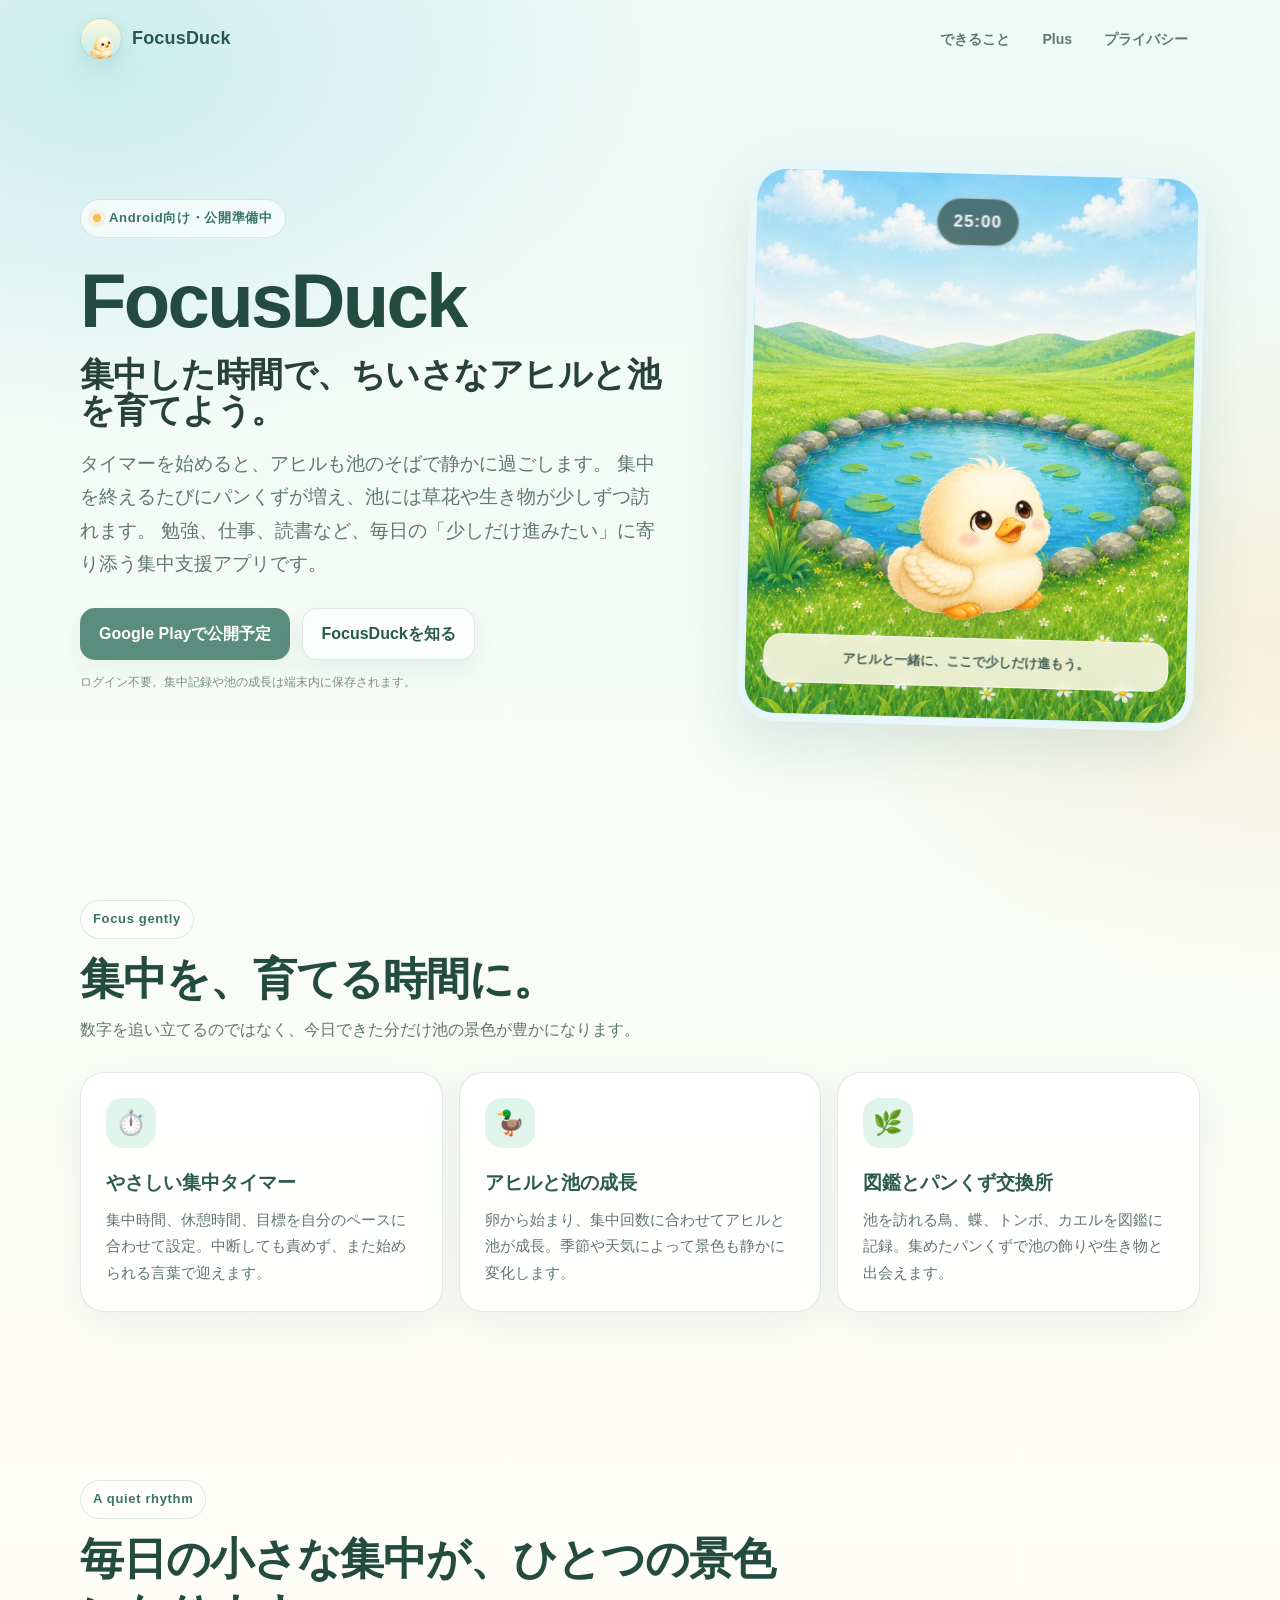
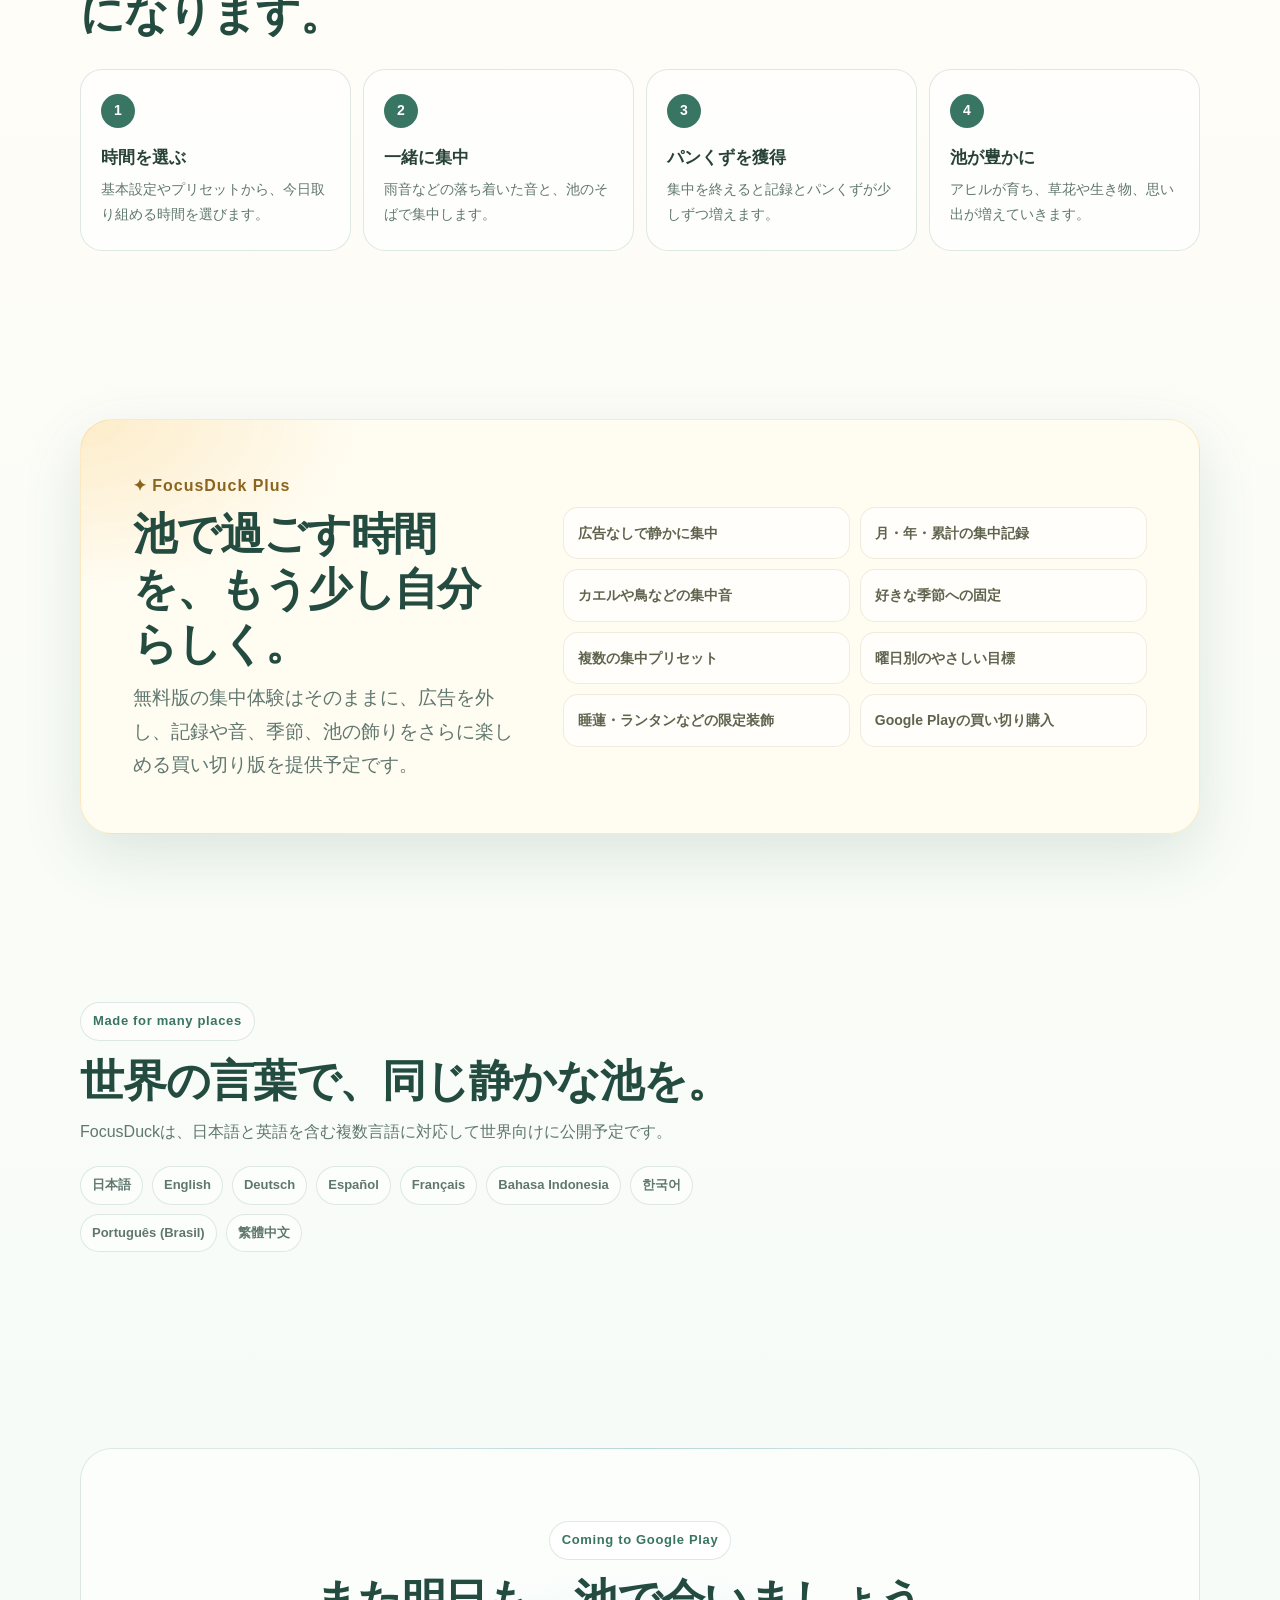
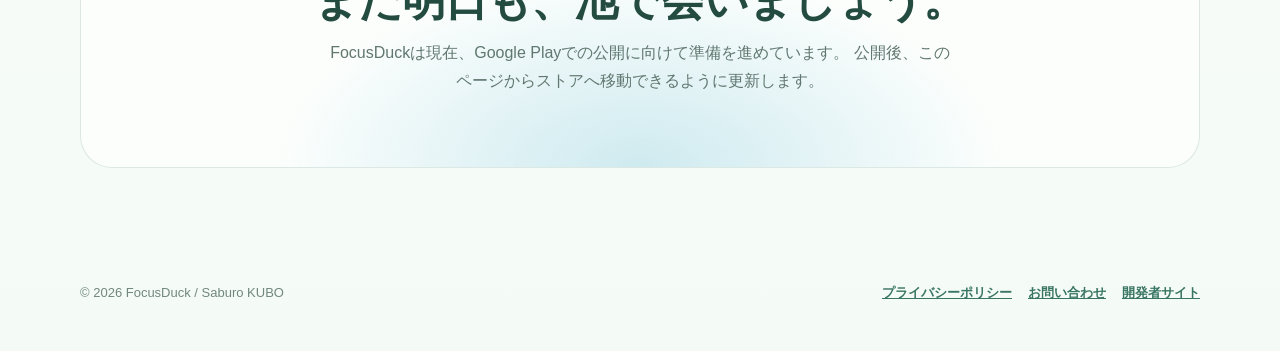
==== focusduck/index.html @ 9e7ea5c0 "Add FocusDuck homepage" ====
<!doctype html>
<html lang="ja">
<head>
  <meta charset="utf-8" />
  <meta name="viewport" content="width=device-width, initial-scale=1, viewport-fit=cover" />
  <meta name="color-scheme" content="light" />
  <meta name="theme-color" content="#dff4ec" />
  <title>FocusDuck | 集中した時間で、アヒルと池を育てよう</title>
  <meta
    name="description"
    content="FocusDuckは、集中した時間で小さなアヒルと池を育てるAndroid向け集中支援アプリです。やさしいタイマー、集中記録、池の成長をひとつに。"
  />
  <meta property="og:title" content="FocusDuck" />
  <meta property="og:description" content="集中した時間で、ちいさなアヒルと池を育てよう。" />
  <meta property="og:type" content="website" />
  <meta property="og:url" content="https://saburokubo.github.io/focusduck/" />
  <meta property="og:image" content="https://saburokubo.github.io/focusduck/assets/pond.webp" />
  <style>
    :root {
      --ink: #28423a;
      --muted: #60776f;
      --cream: #fffaf0;
      --paper: rgba(255, 255, 255, .82);
      --line: rgba(57, 117, 99, .16);
      --green: #397563;
      --green-dark: #28594b;
      --blue: #58b8ce;
      --yellow: #f6bc55;
      --shadow: 0 22px 60px rgba(45, 100, 82, .14);
    }
    * { box-sizing: border-box; }
    html {
      scroll-behavior: smooth;
      -webkit-text-size-adjust: 100%;
      text-size-adjust: 100%;
    }
    body {
      margin: 0;
      color: var(--ink);
      background:
        radial-gradient(800px 520px at 8% 2%, rgba(112, 205, 216, .28), transparent 68%),
        radial-gradient(680px 520px at 100% 18%, rgba(246, 188, 85, .16), transparent 68%),
        linear-gradient(180deg, #eefaf6 0%, #fffdf7 42%, #f4fbf7 100%);
      font-family: -apple-system, BlinkMacSystemFont, "Segoe UI", Roboto, Helvetica, Arial,
        "Hiragino Kaku Gothic ProN", "Noto Sans JP", "Yu Gothic", sans-serif;
      line-height: 1.75;
    }
    a { color: inherit; }
    img { max-width: 100%; }
    .shell { width: min(1120px, calc(100% - 32px)); margin: 0 auto; }
    .nav {
      display: flex;
      align-items: center;
      justify-content: space-between;
      gap: 18px;
      padding: 18px 0;
    }
    .brand {
      display: inline-flex;
      align-items: center;
      gap: 10px;
      color: var(--green-dark);
      font-size: 18px;
      font-weight: 800;
      letter-spacing: .01em;
      text-decoration: none;
    }
    .brand-mark {
      position: relative;
      display: grid;
      place-items: center;
      width: 42px;
      height: 42px;
      overflow: hidden;
      border: 1px solid rgba(57, 117, 99, .18);
      border-radius: 50%;
      background: linear-gradient(180deg, #fff9d9, #bcecf1);
      box-shadow: 0 8px 20px rgba(57, 117, 99, .12);
    }
    .brand-mark img {
      position: absolute;
      width: 44px;
      transform: translateY(5px);
    }
    .nav-links { display: flex; align-items: center; gap: 8px; }
    .nav-links a {
      padding: 8px 12px;
      border-radius: 999px;
      color: var(--muted);
      font-size: 14px;
      font-weight: 700;
      text-decoration: none;
    }
    .nav-links a:hover,
    .nav-links a:focus-visible {
      background: rgba(255, 255, 255, .7);
      color: var(--green-dark);
    }
    .hero {
      display: grid;
      grid-template-columns: minmax(0, 1fr) minmax(320px, .78fr);
      align-items: center;
      gap: clamp(28px, 6vw, 76px);
      padding: clamp(42px, 7vw, 88px) 0 90px;
    }
    .eyebrow,
    .mini-label {
      display: inline-flex;
      align-items: center;
      gap: 8px;
      padding: 7px 12px;
      border: 1px solid var(--line);
      border-radius: 999px;
      background: rgba(255, 255, 255, .64);
      color: var(--green);
      font-size: 13px;
      font-weight: 800;
      letter-spacing: .05em;
    }
    .eyebrow::before {
      width: 8px;
      height: 8px;
      border-radius: 50%;
      background: var(--yellow);
      content: "";
      box-shadow: 0 0 0 5px rgba(246, 188, 85, .16);
    }
    h1 {
      margin: 22px 0 18px;
      color: #234b40;
      font-size: clamp(40px, 6.6vw, 76px);
      line-height: 1.08;
      letter-spacing: -.035em;
    }
    h1 span {
      display: block;
      margin-top: 14px;
      color: var(--ink);
      font-size: clamp(22px, 3vw, 34px);
      letter-spacing: -.015em;
    }
    .lead {
      max-width: 640px;
      margin: 0;
      color: var(--muted);
      font-size: clamp(16px, 2vw, 19px);
    }
    .cta-row { display: flex; flex-wrap: wrap; gap: 12px; margin-top: 28px; }
    .button {
      display: inline-flex;
      min-height: 48px;
      align-items: center;
      justify-content: center;
      padding: 11px 18px;
      border: 1px solid var(--line);
      border-radius: 15px;
      background: rgba(255, 255, 255, .72);
      color: var(--green-dark);
      font-weight: 800;
      text-decoration: none;
      box-shadow: 0 10px 25px rgba(40, 89, 75, .08);
    }
    .button.primary {
      border-color: transparent;
      background: var(--green);
      color: #fff;
    }
    .button[aria-disabled="true"] {
      cursor: default;
      opacity: .82;
    }
    .hero-note { margin: 12px 0 0; color: #789087; font-size: 12px; }
    .pond-frame {
      position: relative;
      min-height: 560px;
      overflow: hidden;
      border: 8px solid rgba(255, 255, 255, .74);
      border-radius: 38px;
      background: #9edee9;
      box-shadow: var(--shadow);
      transform: rotate(1.5deg);
      isolation: isolate;
    }
    .pond-scene {
      position: absolute;
      inset: 0;
      width: 100%;
      height: 100%;
      object-fit: cover;
    }
    .hero-duck {
      position: absolute;
      z-index: 2;
      left: 50%;
      bottom: 12%;
      width: 62%;
      filter: drop-shadow(0 18px 18px rgba(35, 85, 72, .18));
      transform: translateX(-50%);
    }
    .timer-chip {
      position: absolute;
      z-index: 3;
      top: 24px;
      left: 50%;
      padding: 8px 16px;
      border: 1px solid rgba(255, 255, 255, .55);
      border-radius: 999px;
      background: rgba(38, 66, 60, .68);
      color: #fff;
      font-size: 17px;
      font-weight: 800;
      letter-spacing: .06em;
      backdrop-filter: blur(10px);
      transform: translateX(-50%);
    }
    .pond-caption {
      position: absolute;
      z-index: 3;
      right: 18px;
      bottom: 18px;
      left: 18px;
      padding: 12px 14px;
      border: 1px solid rgba(255, 255, 255, .65);
      border-radius: 18px;
      background: rgba(255, 251, 236, .84);
      color: #3f5c52;
      font-size: 13px;
      font-weight: 800;
      text-align: center;
      backdrop-filter: blur(12px);
    }
    .section { padding: 84px 0; }
    .section-head { max-width: 720px; margin-bottom: 28px; }
    h2 {
      margin: 12px 0 10px;
      color: #234b40;
      font-size: clamp(28px, 4vw, 44px);
      line-height: 1.25;
      letter-spacing: -.025em;
    }
    .section-head p { margin: 0; color: var(--muted); }
    .features {
      display: grid;
      grid-template-columns: repeat(3, minmax(0, 1fr));
      gap: 16px;
    }
    .card {
      padding: 25px;
      border: 1px solid var(--line);
      border-radius: 24px;
      background: var(--paper);
      box-shadow: 0 12px 40px rgba(47, 105, 87, .08);
    }
    .icon {
      display: grid;
      width: 50px;
      height: 50px;
      place-items: center;
      border-radius: 17px;
      background: #e1f4ec;
      font-size: 24px;
    }
    .card h3 { margin: 18px 0 8px; color: #2d5b4e; font-size: 19px; }
    .card p { margin: 0; color: var(--muted); font-size: 15px; }
    .rhythm {
      display: grid;
      grid-template-columns: repeat(4, minmax(0, 1fr));
      gap: 12px;
      counter-reset: rhythm;
    }
    .step {
      position: relative;
      padding: 24px 20px;
      border: 1px solid var(--line);
      border-radius: 22px;
      background: rgba(255, 255, 255, .58);
      counter-increment: rhythm;
    }
    .step::before {
      display: grid;
      width: 34px;
      height: 34px;
      place-items: center;
      border-radius: 50%;
      background: var(--green);
      color: #fff;
      content: counter(rhythm);
      font-size: 14px;
      font-weight: 900;
    }
    .step h3 { margin: 15px 0 5px; font-size: 17px; }
    .step p { margin: 0; color: var(--muted); font-size: 14px; }
    .plus {
      display: grid;
      grid-template-columns: .8fr 1.2fr;
      gap: 40px;
      align-items: center;
      padding: clamp(28px, 5vw, 52px);
      border: 1px solid rgba(246, 188, 85, .3);
      border-radius: 32px;
      background:
        radial-gradient(400px 240px at 0% 0%, rgba(246, 188, 85, .25), transparent 70%),
        rgba(255, 252, 240, .86);
      box-shadow: var(--shadow);
    }
    .plus-badge {
      display: inline-flex;
      align-items: center;
      gap: 7px;
      color: #8a651f;
      font-weight: 900;
      letter-spacing: .06em;
    }
    .plus h2 { margin-top: 6px; }
    .plus-list {
      display: grid;
      grid-template-columns: repeat(2, minmax(0, 1fr));
      gap: 10px;
      margin: 0;
      padding: 0;
      list-style: none;
    }
    .plus-list li {
      padding: 13px 14px;
      border: 1px solid rgba(138, 101, 31, .12);
      border-radius: 15px;
      background: rgba(255, 255, 255, .62);
      color: #5f644e;
      font-size: 14px;
      font-weight: 700;
    }
    .language-box {
      display: flex;
      flex-wrap: wrap;
      gap: 9px;
      margin-top: 20px;
    }
    .language-box span {
      padding: 7px 11px;
      border: 1px solid var(--line);
      border-radius: 999px;
      background: rgba(255, 255, 255, .62);
      color: var(--muted);
      font-size: 13px;
      font-weight: 700;
    }
    .final-cta {
      padding: 72px 24px;
      border: 1px solid var(--line);
      border-radius: 32px;
      background:
        radial-gradient(520px 280px at 50% 100%, rgba(88, 184, 206, .28), transparent 70%),
        rgba(255, 255, 255, .66);
      text-align: center;
    }
    .final-cta p { max-width: 620px; margin: 12px auto 0; color: var(--muted); }
    footer {
      display: flex;
      align-items: center;
      justify-content: space-between;
      gap: 18px;
      padding: 30px 0 46px;
      color: #72877f;
      font-size: 13px;
    }
    .footer-links { display: flex; flex-wrap: wrap; gap: 16px; }
    .footer-links a { color: var(--green); font-weight: 700; }
    @media (max-width: 840px) {
      .hero { grid-template-columns: 1fr; padding-top: 28px; }
      .hero-copy { text-align: center; }
      .lead { margin-right: auto; margin-left: auto; }
      .cta-row { justify-content: center; }
      .pond-frame { width: min(460px, 100%); min-height: 590px; margin: 10px auto 0; transform: none; }
      .features { grid-template-columns: 1fr; }
      .rhythm { grid-template-columns: repeat(2, minmax(0, 1fr)); }
      .plus { grid-template-columns: 1fr; }
    }
    @media (max-width: 600px) {
      .shell { width: min(100% - 24px, 1120px); }
      .nav { align-items: flex-start; }
      .nav-links a:not(:last-child) { display: none; }
      .hero { padding-bottom: 56px; }
      h1 { font-size: clamp(38px, 13vw, 56px); }
      h1 span { margin-top: 12px; font-size: 22px; }
      .pond-frame { min-height: 500px; border-width: 6px; border-radius: 30px; }
      .section { padding: 58px 0; }
      .rhythm,
      .plus-list { grid-template-columns: 1fr; }
      .plus { padding: 26px 18px; border-radius: 26px; }
      footer { align-items: flex-start; flex-direction: column; }
    }
    @media (prefers-reduced-motion: reduce) {
      html { scroll-behavior: auto; }
    }
  </style>
</head>

<body>
  <div class="shell">
    <nav class="nav" aria-label="メインナビゲーション">
      <a class="brand" href="./" aria-label="FocusDuck ホーム">
        <span class="brand-mark" aria-hidden="true"><img src="./assets/duck.webp" alt="" /></span>
        FocusDuck
      </a>
      <div class="nav-links">
        <a href="#features">できること</a>
        <a href="#plus">Plus</a>
        <a href="./privacy.html">プライバシー</a>
      </div>
    </nav>

    <main>
      <section class="hero">
        <div class="hero-copy">
          <span class="eyebrow">Android向け・公開準備中</span>
          <h1>
            FocusDuck
            <span>集中した時間で、ちいさなアヒルと池を育てよう。</span>
          </h1>
          <p class="lead">
            タイマーを始めると、アヒルも池のそばで静かに過ごします。
            集中を終えるたびにパンくずが増え、池には草花や生き物が少しずつ訪れます。
            勉強、仕事、読書など、毎日の「少しだけ進みたい」に寄り添う集中支援アプリです。
          </p>
          <div class="cta-row">
            <span class="button primary" aria-disabled="true">Google Playで公開予定</span>
            <a class="button" href="#features">FocusDuckを知る</a>
          </div>
          <p class="hero-note">ログイン不要。集中記録や池の成長は端末内に保存されます。</p>
        </div>

        <div class="pond-frame" aria-label="FocusDuckの池とアヒルのイメージ">
          <img class="pond-scene" src="./assets/pond.webp" alt="" />
          <span class="timer-chip">25:00</span>
          <img class="hero-duck" src="./assets/duck.webp" alt="池のそばで蝶を見上げるFocusDuckのアヒル" />
          <p class="pond-caption">アヒルと一緒に、ここで少しだけ進もう。</p>
        </div>
      </section>

      <section class="section" id="features">
        <div class="section-head">
          <span class="mini-label">Focus gently</span>
          <h2>集中を、育てる時間に。</h2>
          <p>数字を追い立てるのではなく、今日できた分だけ池の景色が豊かになります。</p>
        </div>
        <div class="features">
          <article class="card">
            <div class="icon" aria-hidden="true">⏱️</div>
            <h3>やさしい集中タイマー</h3>
            <p>集中時間、休憩時間、目標を自分のペースに合わせて設定。中断しても責めず、また始められる言葉で迎えます。</p>
          </article>
          <article class="card">
            <div class="icon" aria-hidden="true">🦆</div>
            <h3>アヒルと池の成長</h3>
            <p>卵から始まり、集中回数に合わせてアヒルと池が成長。季節や天気によって景色も静かに変化します。</p>
          </article>
          <article class="card">
            <div class="icon" aria-hidden="true">🌿</div>
            <h3>図鑑とパンくず交換所</h3>
            <p>池を訪れる鳥、蝶、トンボ、カエルを図鑑に記録。集めたパンくずで池の飾りや生き物と出会えます。</p>
          </article>
        </div>
      </section>

      <section class="section">
        <div class="section-head">
          <span class="mini-label">A quiet rhythm</span>
          <h2>毎日の小さな集中が、ひとつの景色になります。</h2>
        </div>
        <div class="rhythm">
          <article class="step">
            <h3>時間を選ぶ</h3>
            <p>基本設定やプリセットから、今日取り組める時間を選びます。</p>
          </article>
          <article class="step">
            <h3>一緒に集中</h3>
            <p>雨音などの落ち着いた音と、池のそばで集中します。</p>
          </article>
          <article class="step">
            <h3>パンくずを獲得</h3>
            <p>集中を終えると記録とパンくずが少しずつ増えます。</p>
          </article>
          <article class="step">
            <h3>池が豊かに</h3>
            <p>アヒルが育ち、草花や生き物、思い出が増えていきます。</p>
          </article>
        </div>
      </section>

      <section class="section" id="plus">
        <div class="plus">
          <div>
            <span class="plus-badge">✦ FocusDuck Plus</span>
            <h2>池で過ごす時間を、もう少し自分らしく。</h2>
            <p class="lead">
              無料版の集中体験はそのままに、広告を外し、記録や音、季節、池の飾りをさらに楽しめる買い切り版を提供予定です。
            </p>
          </div>
          <ul class="plus-list">
            <li>広告なしで静かに集中</li>
            <li>月・年・累計の集中記録</li>
            <li>カエルや鳥などの集中音</li>
            <li>好きな季節への固定</li>
            <li>複数の集中プリセット</li>
            <li>曜日別のやさしい目標</li>
            <li>睡蓮・ランタンなどの限定装飾</li>
            <li>Google Playの買い切り購入</li>
          </ul>
        </div>
      </section>

      <section class="section">
        <div class="section-head">
          <span class="mini-label">Made for many places</span>
          <h2>世界の言葉で、同じ静かな池を。</h2>
          <p>FocusDuckは、日本語と英語を含む複数言語に対応して世界向けに公開予定です。</p>
          <div class="language-box" aria-label="対応予定言語">
            <span>日本語</span>
            <span>English</span>
            <span>Deutsch</span>
            <span>Español</span>
            <span>Français</span>
            <span>Bahasa Indonesia</span>
            <span>한국어</span>
            <span>Português (Brasil)</span>
            <span>繁體中文</span>
          </div>
        </div>
      </section>

      <section class="section">
        <div class="final-cta">
          <span class="mini-label">Coming to Google Play</span>
          <h2>また明日も、池で会いましょう。</h2>
          <p>
            FocusDuckは現在、Google Playでの公開に向けて準備を進めています。
            公開後、このページからストアへ移動できるように更新します。
          </p>
        </div>
      </section>
    </main>

    <footer>
      <span>© 2026 FocusDuck / Saburo KUBO</span>
      <div class="footer-links">
        <a href="./privacy.html">プライバシーポリシー</a>
        <a href="mailto:saburo.apps@gmail.com?subject=FocusDuck%20お問い合わせ">お問い合わせ</a>
        <a href="../">開発者サイト</a>
      </div>
    </footer>
  </div>
</body>
</html>
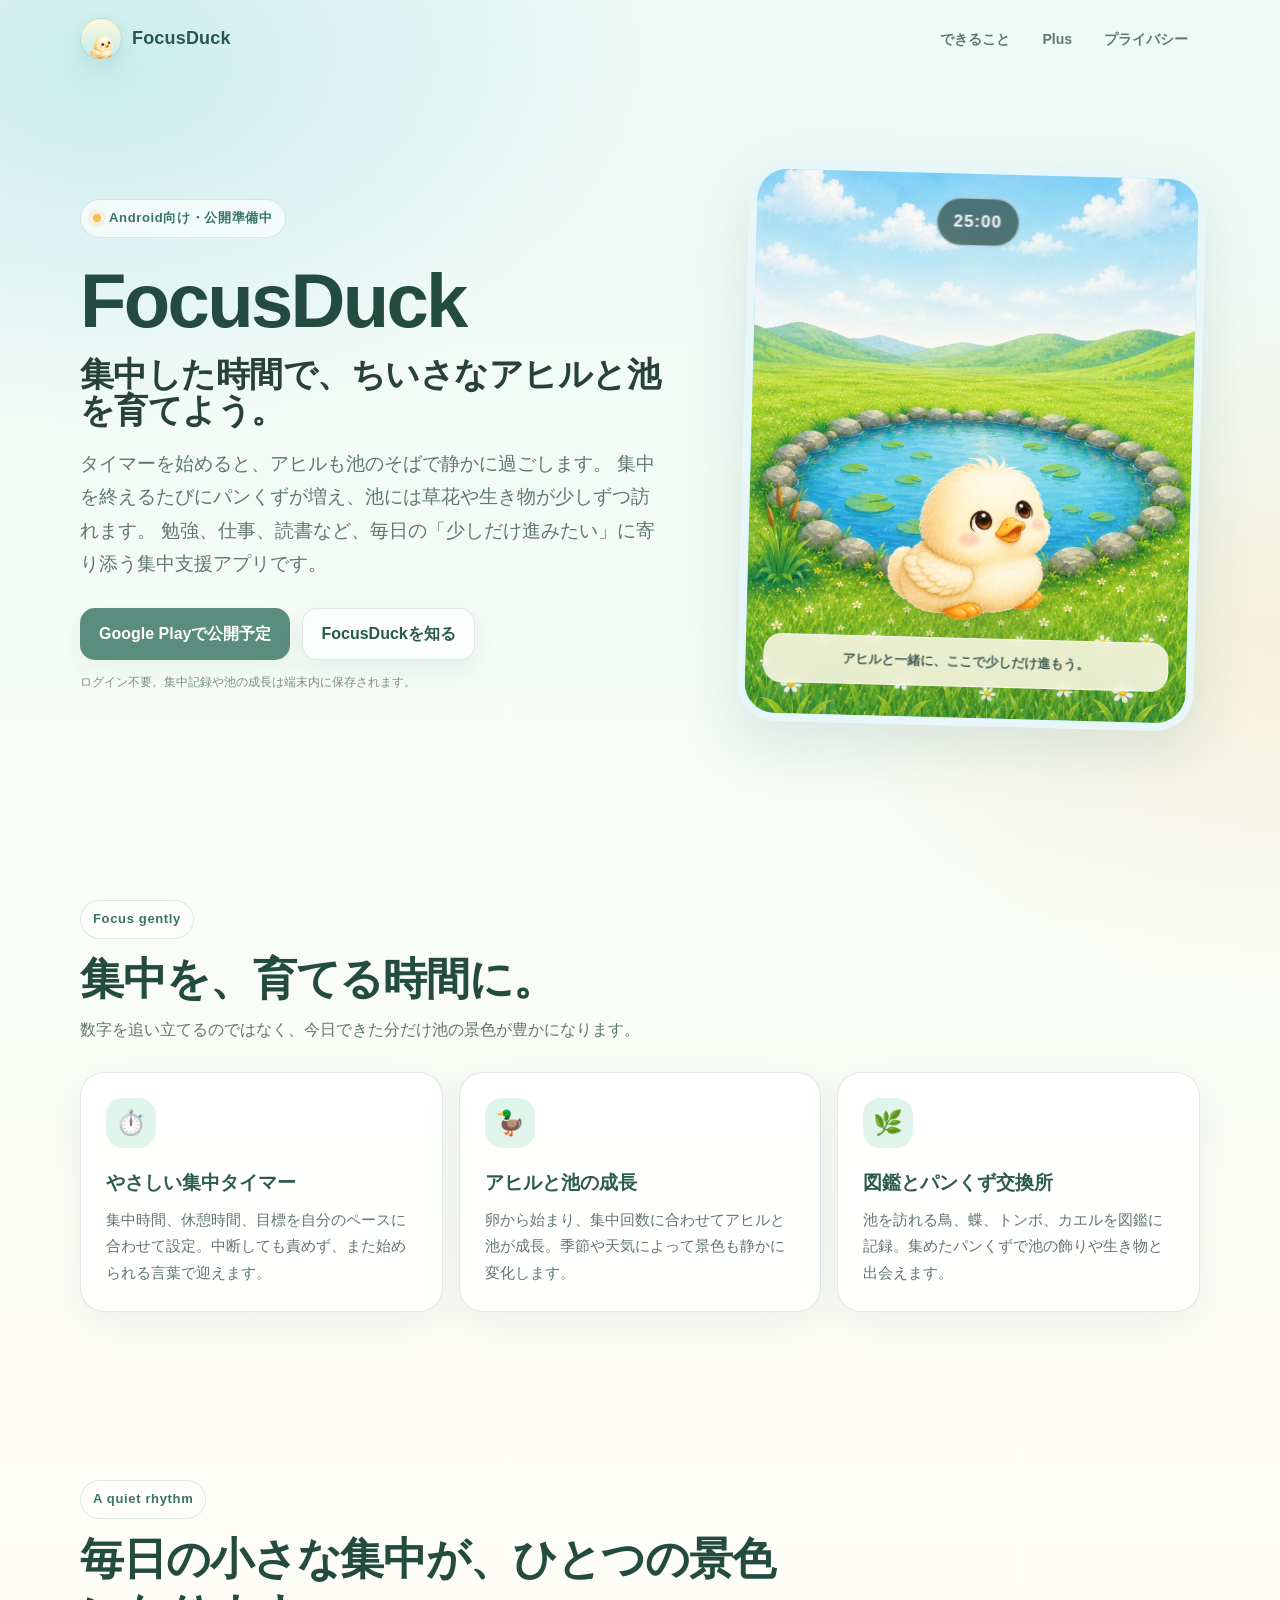
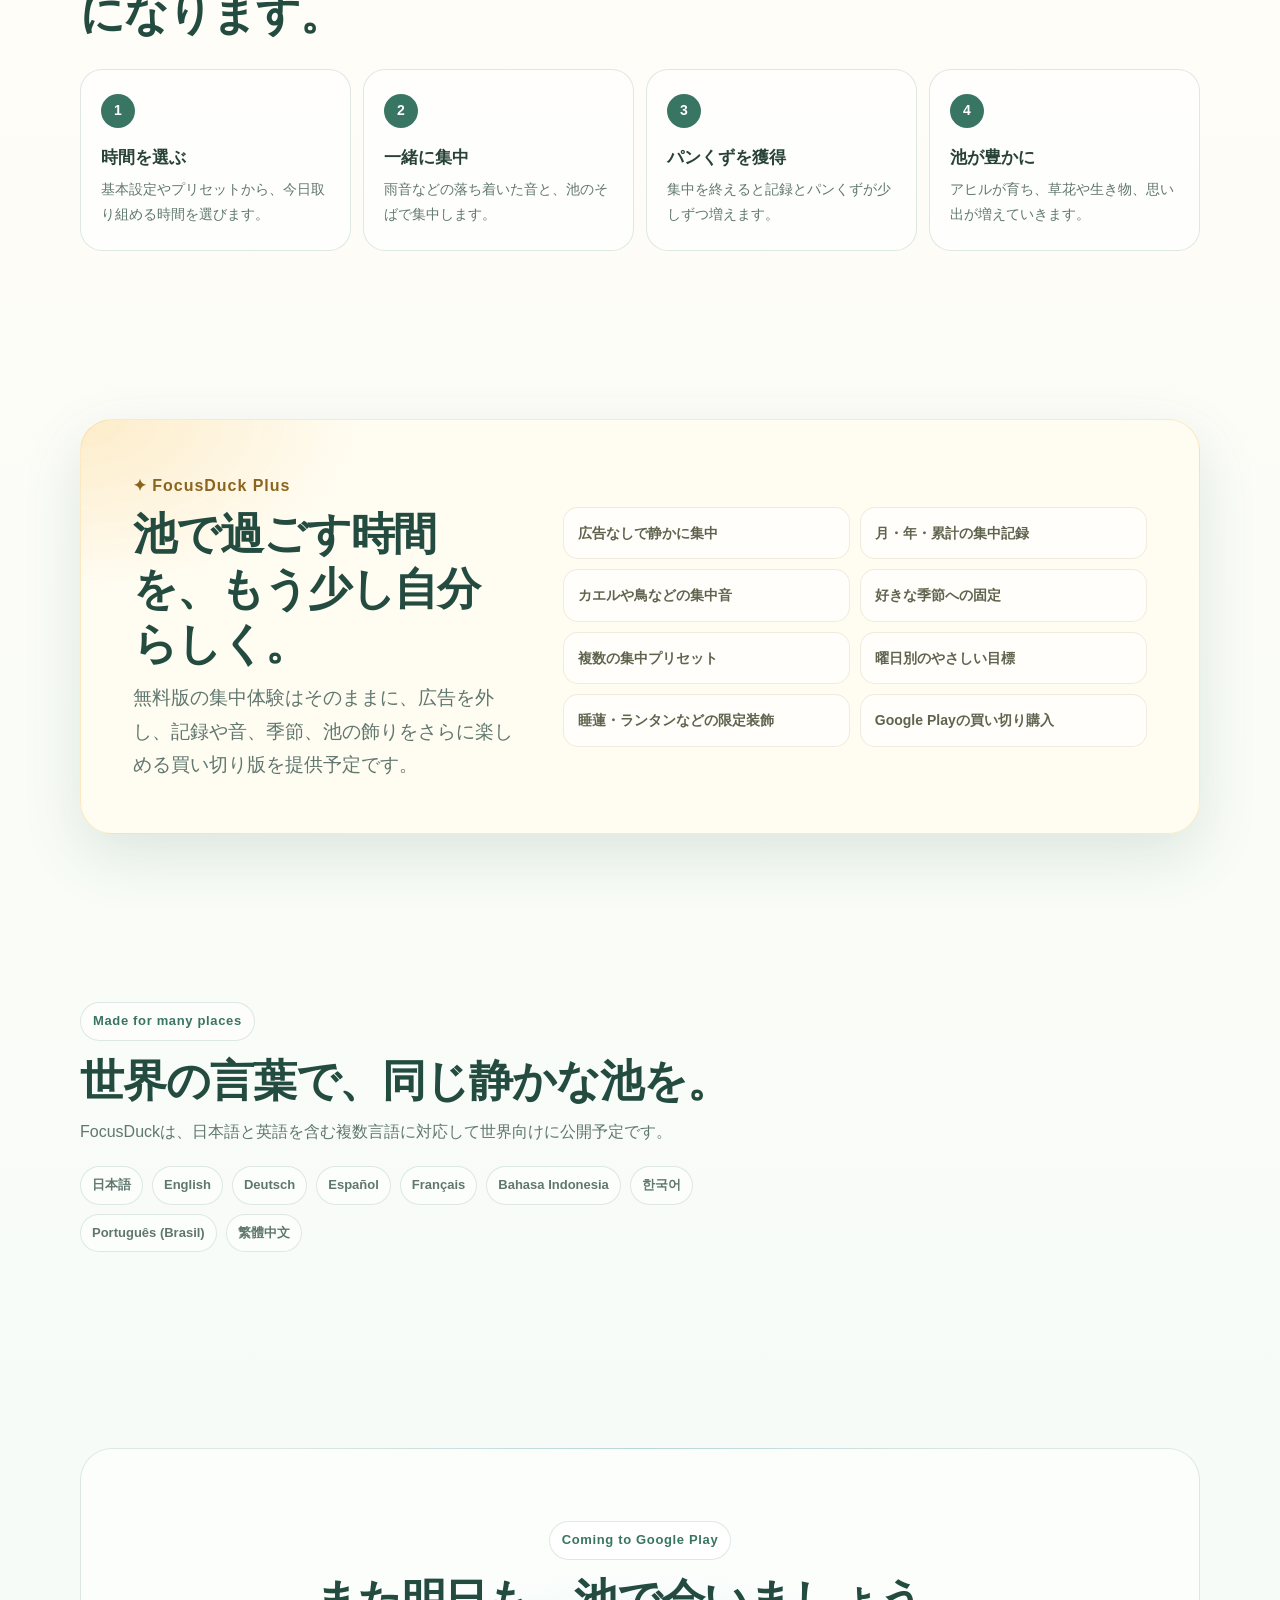
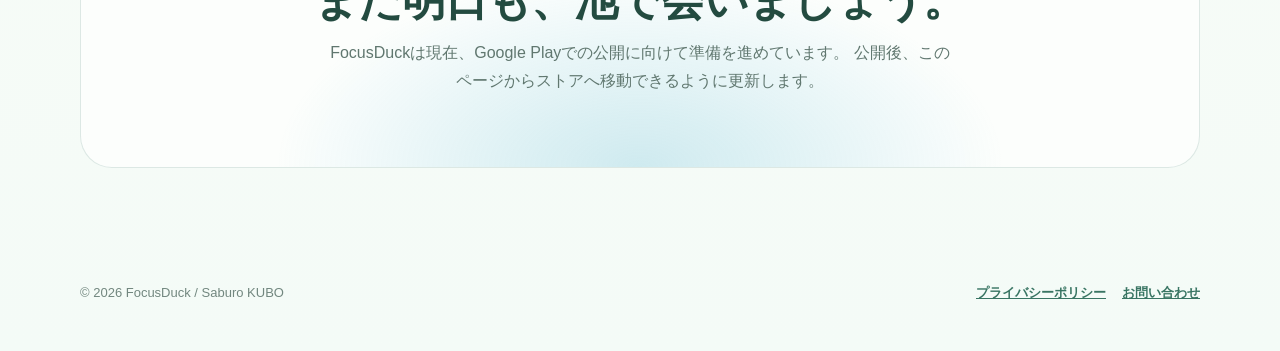
==== commit 35b1ab32: "Remove developer site link from FocusDuck" ====
--- a/focusduck/index.html
+++ b/focusduck/index.html
@@ -545,7 +545,6 @@
       <div class="footer-links">
         <a href="./privacy.html">プライバシーポリシー</a>
         <a href="mailto:saburo.apps@gmail.com?subject=FocusDuck%20お問い合わせ">お問い合わせ</a>
-        <a href="../">開発者サイト</a>
       </div>
     </footer>
   </div>
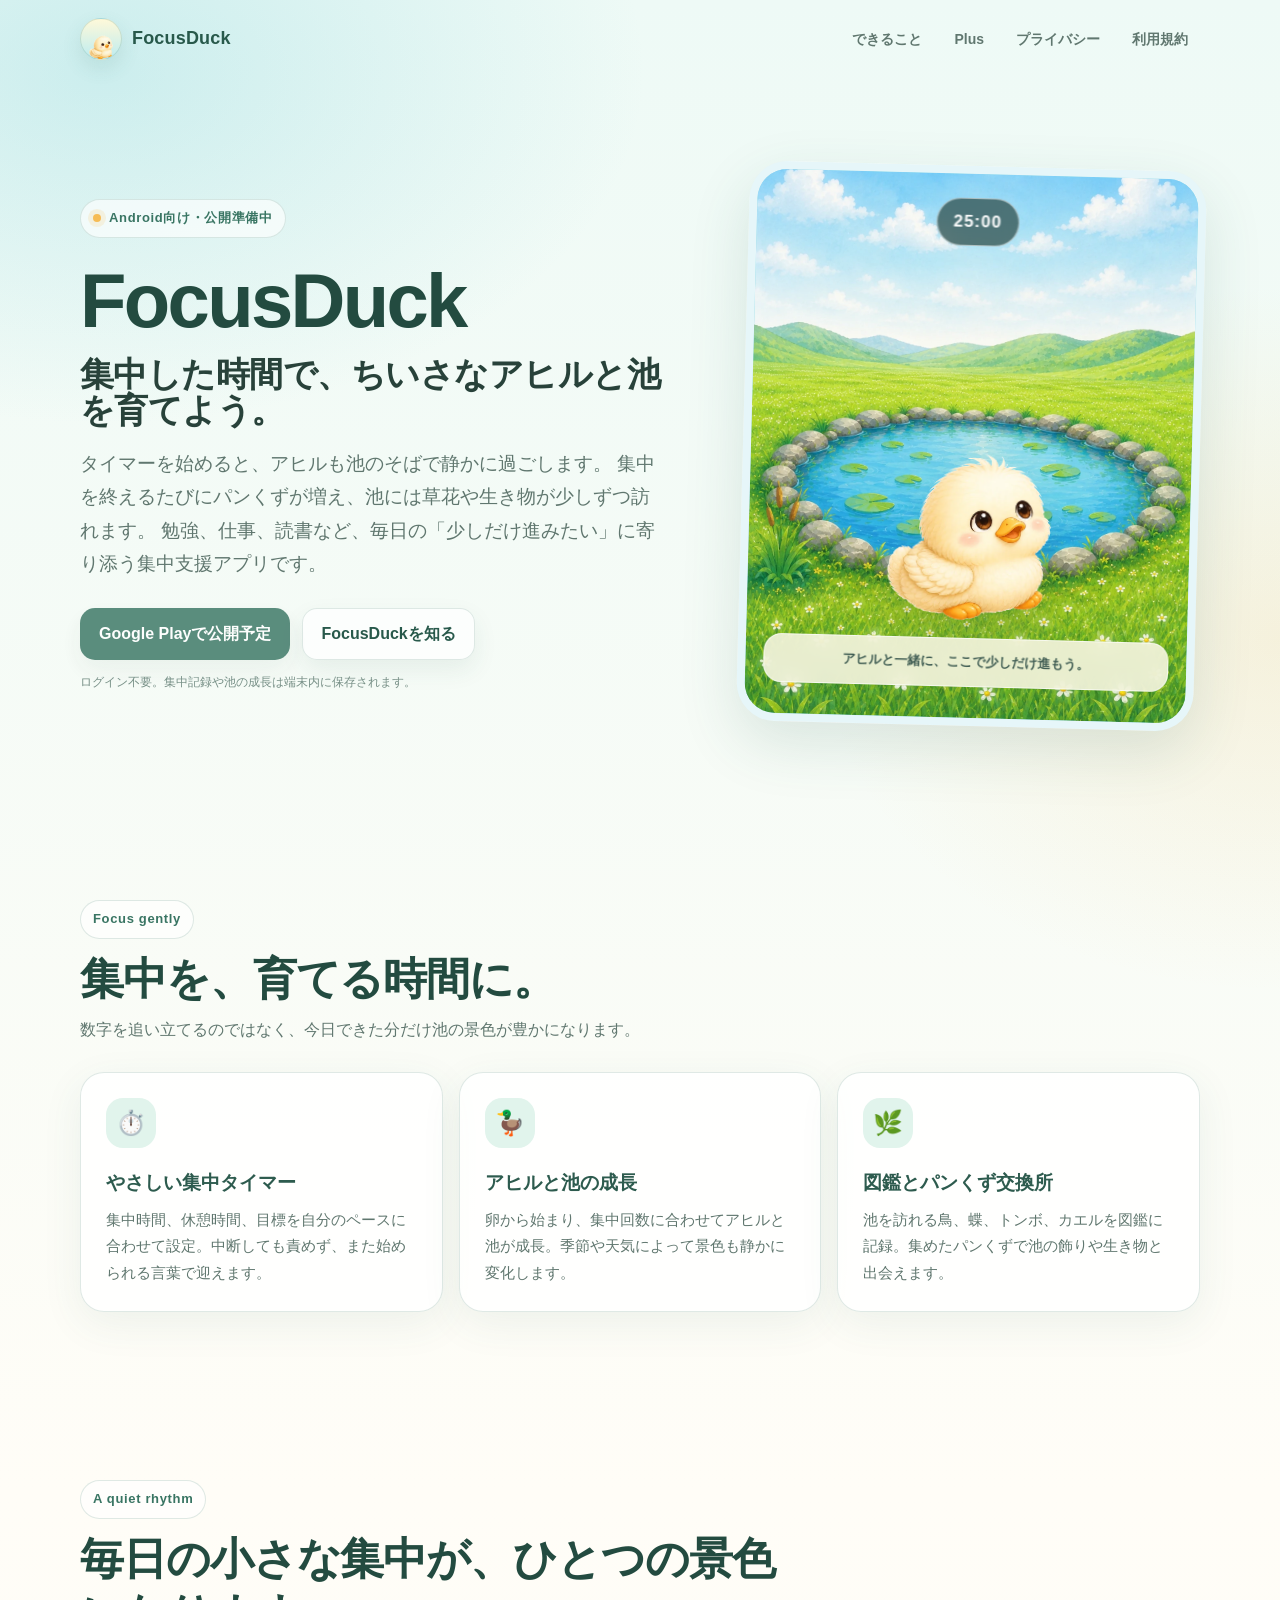
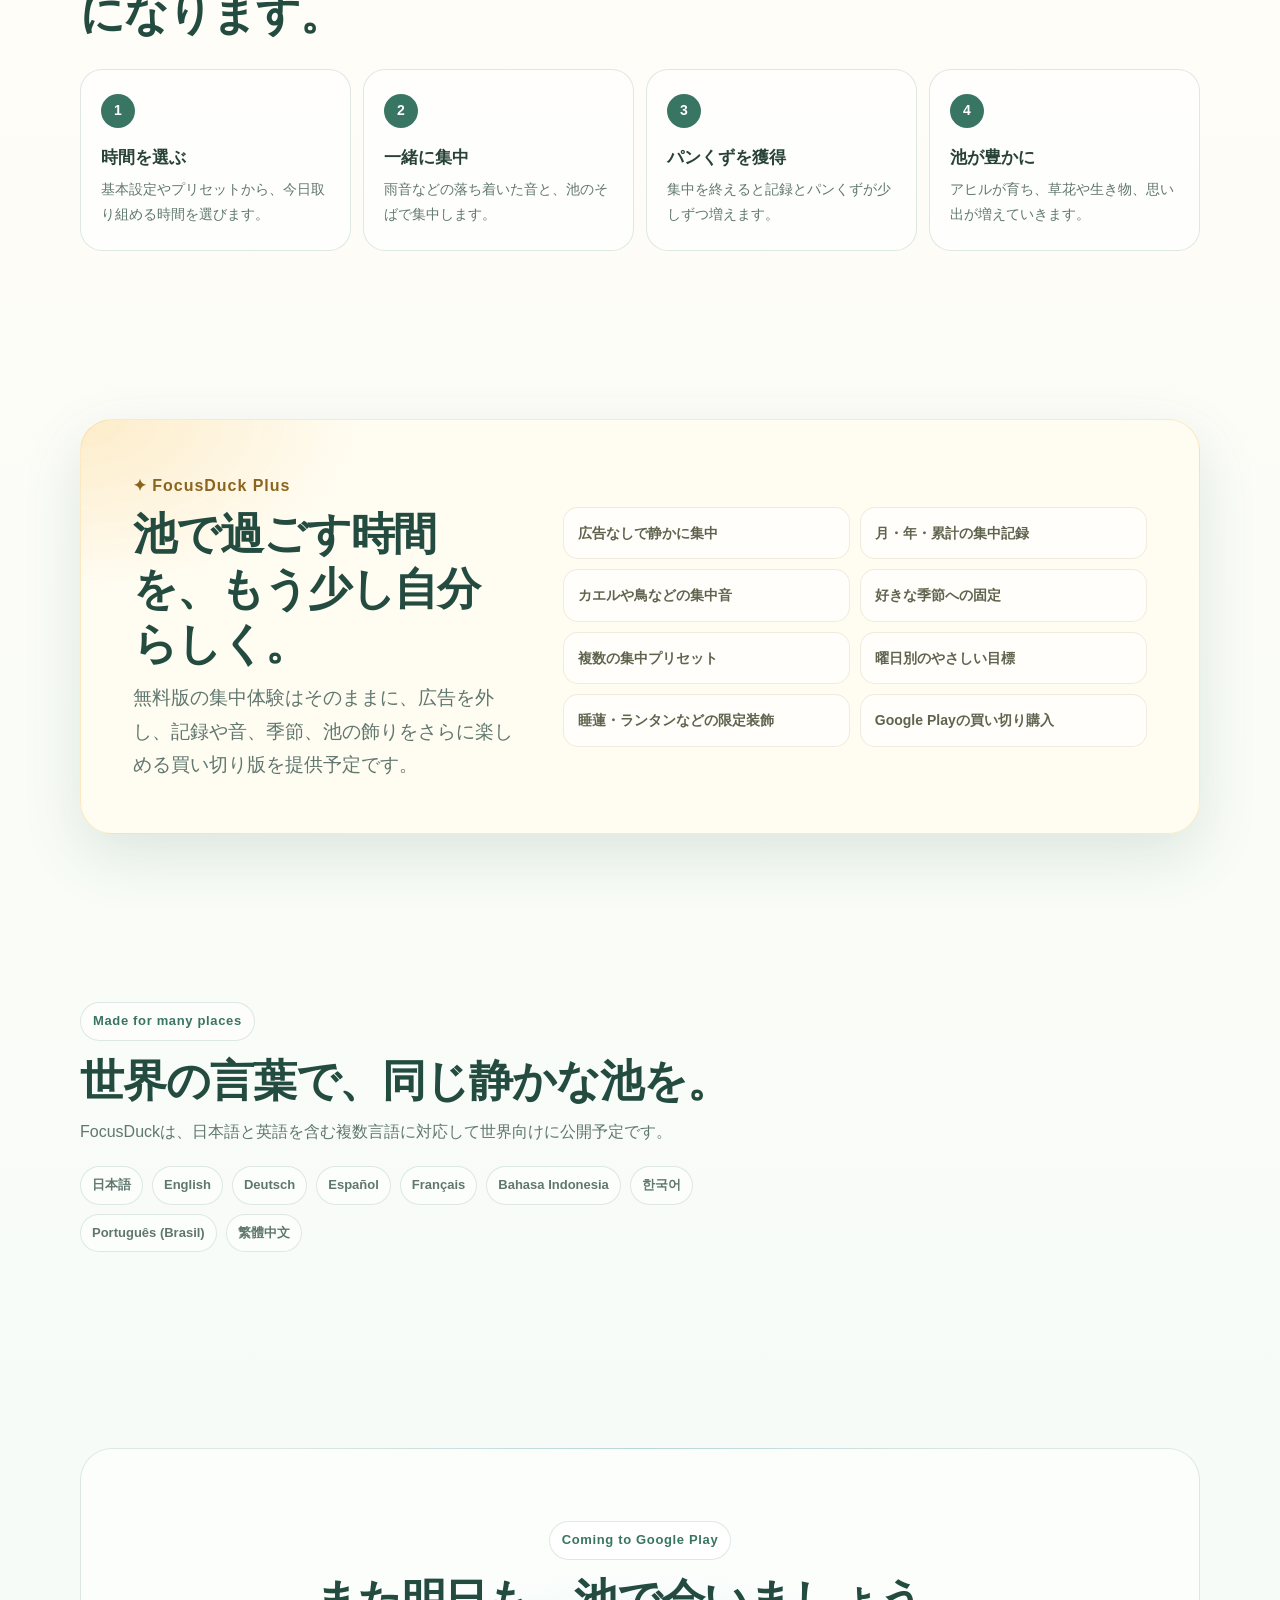
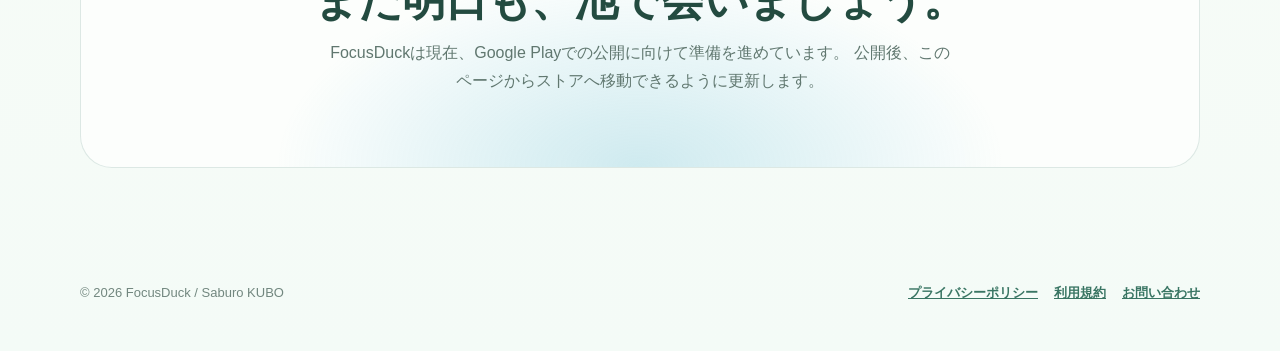
==== commit 0d7e987a: "Add FocusDuck terms of use" ====
--- a/focusduck/index.html
+++ b/focusduck/index.html
@@ -406,6 +406,7 @@
         <a href="#features">できること</a>
         <a href="#plus">Plus</a>
         <a href="./privacy.html">プライバシー</a>
+        <a href="./terms.html">利用規約</a>
       </div>
     </nav>
 
@@ -544,6 +545,7 @@
       <span>© 2026 FocusDuck / Saburo KUBO</span>
       <div class="footer-links">
         <a href="./privacy.html">プライバシーポリシー</a>
+        <a href="./terms.html">利用規約</a>
         <a href="mailto:saburo.apps@gmail.com?subject=FocusDuck%20お問い合わせ">お問い合わせ</a>
       </div>
     </footer>
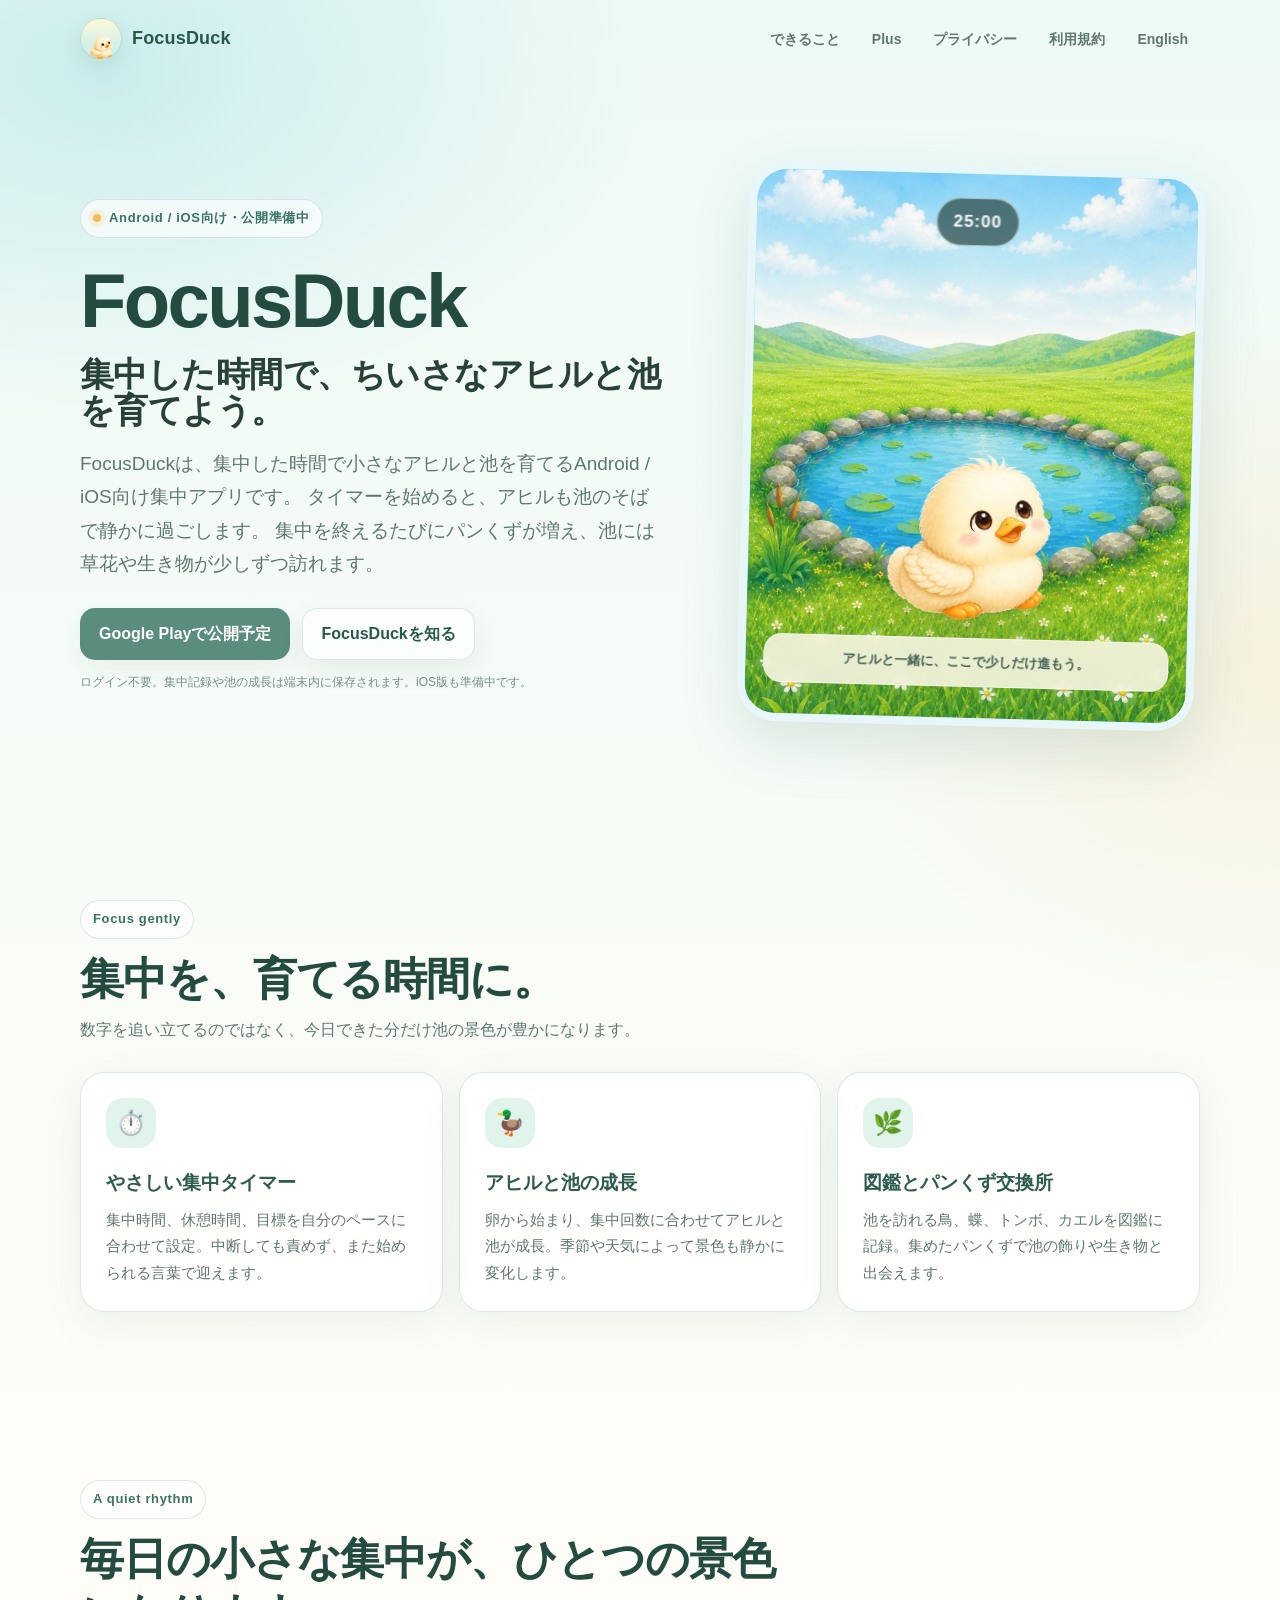
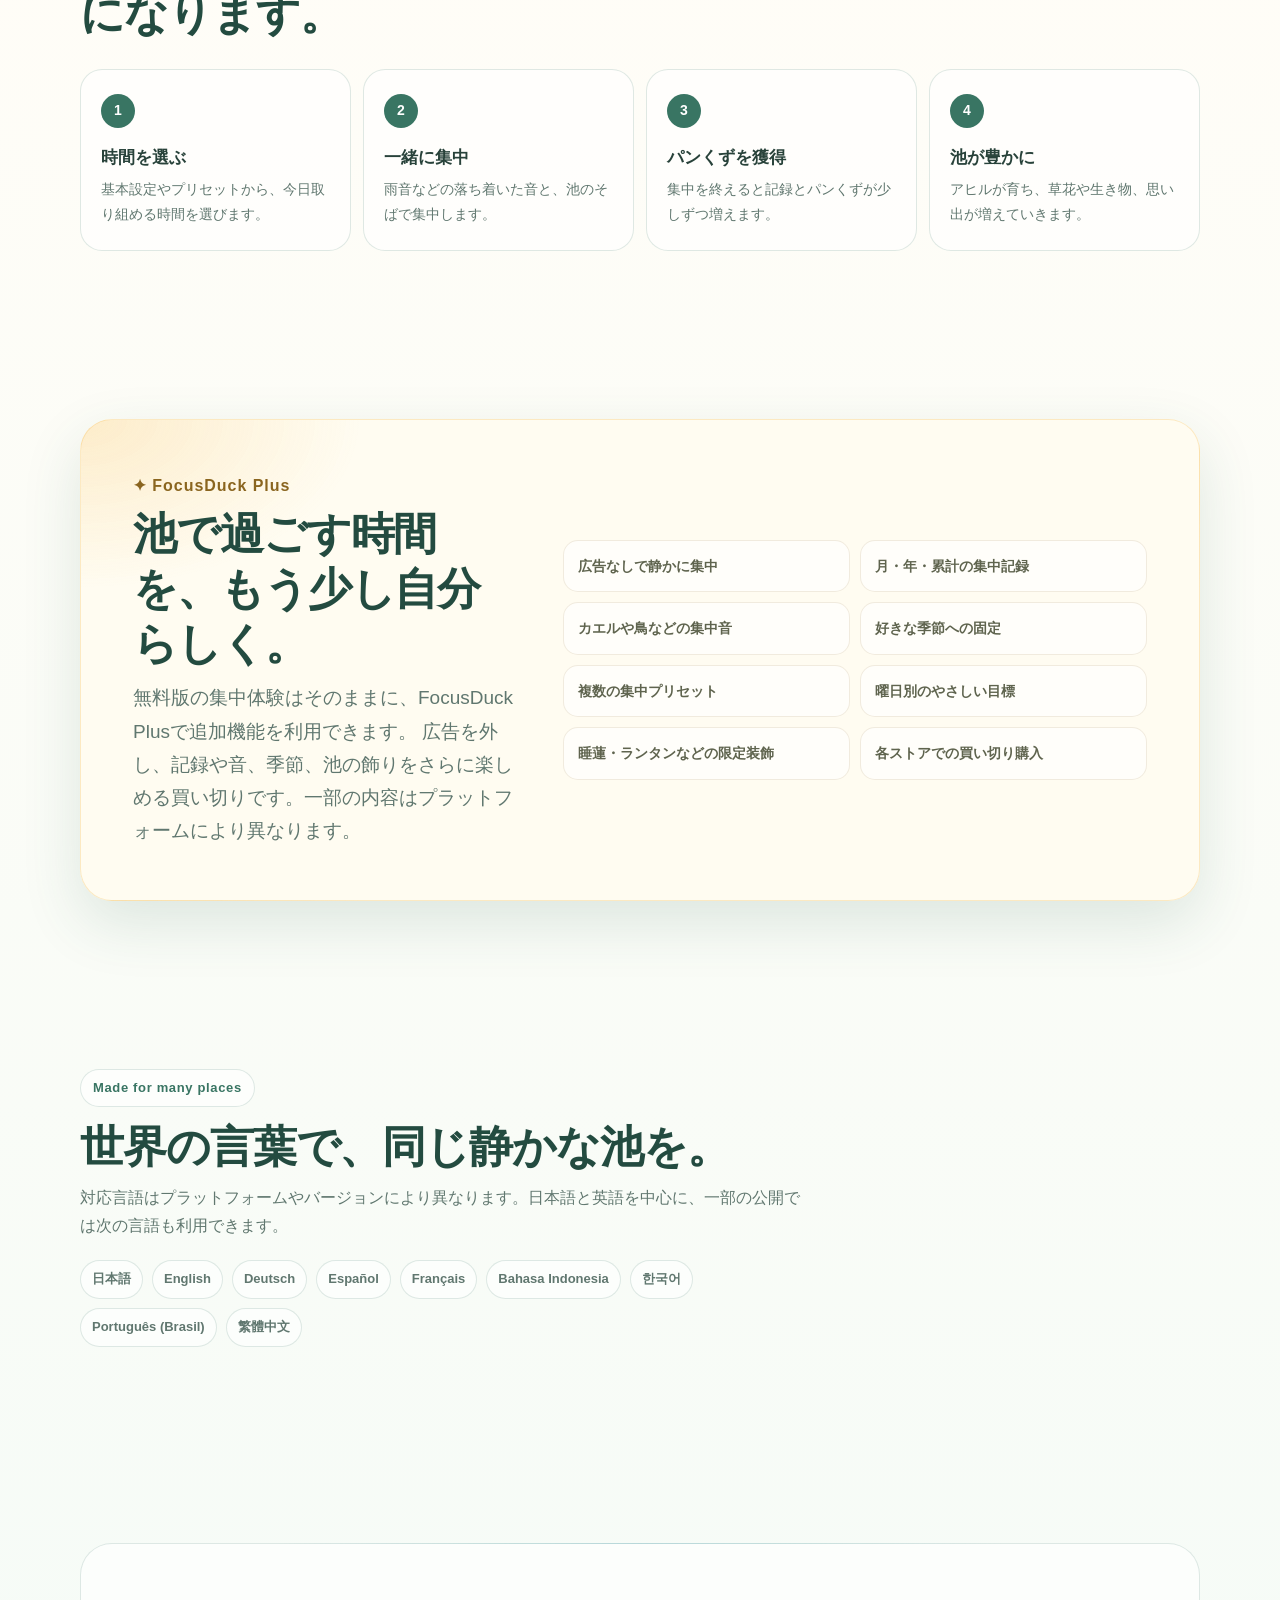
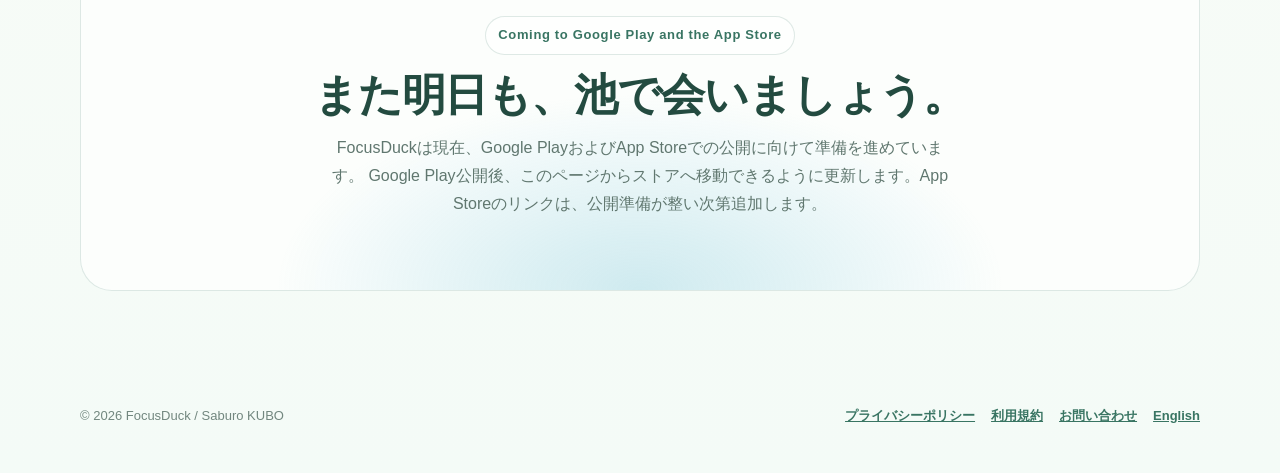
==== commit 4631a6ae: "Publish FocusDuck pages for Android and iOS Co-authored-by: Cursor <cursoragent@cursor.com>" ====
--- a/focusduck/index.html
+++ b/focusduck/index.html
@@ -8,7 +8,7 @@
   <title>FocusDuck | 集中した時間で、アヒルと池を育てよう</title>
   <meta
     name="description"
-    content="FocusDuckは、集中した時間で小さなアヒルと池を育てるAndroid向け集中支援アプリです。やさしいタイマー、集中記録、池の成長をひとつに。"
+    content="FocusDuckは、集中した時間で小さなアヒルと池を育てるAndroid / iOS向け集中支援アプリです。やさしいタイマー、集中記録、池の成長をひとつに。"
   />
   <meta property="og:title" content="FocusDuck" />
   <meta property="og:description" content="集中した時間で、ちいさなアヒルと池を育てよう。" />
@@ -407,27 +407,28 @@
         <a href="#plus">Plus</a>
         <a href="./privacy.html">プライバシー</a>
         <a href="./terms.html">利用規約</a>
+        <a href="./en/" lang="en">English</a>
       </div>
     </nav>
 
     <main>
       <section class="hero">
         <div class="hero-copy">
-          <span class="eyebrow">Android向け・公開準備中</span>
+          <span class="eyebrow">Android / iOS向け・公開準備中</span>
           <h1>
             FocusDuck
             <span>集中した時間で、ちいさなアヒルと池を育てよう。</span>
           </h1>
           <p class="lead">
+            FocusDuckは、集中した時間で小さなアヒルと池を育てるAndroid / iOS向け集中アプリです。
             タイマーを始めると、アヒルも池のそばで静かに過ごします。
             集中を終えるたびにパンくずが増え、池には草花や生き物が少しずつ訪れます。
-            勉強、仕事、読書など、毎日の「少しだけ進みたい」に寄り添う集中支援アプリです。
           </p>
           <div class="cta-row">
             <span class="button primary" aria-disabled="true">Google Playで公開予定</span>
             <a class="button" href="#features">FocusDuckを知る</a>
           </div>
-          <p class="hero-note">ログイン不要。集中記録や池の成長は端末内に保存されます。</p>
+          <p class="hero-note">ログイン不要。集中記録や池の成長は端末内に保存されます。iOS版も準備中です。</p>
         </div>
 
         <div class="pond-frame" aria-label="FocusDuckの池とアヒルのイメージ">
@@ -494,7 +495,8 @@
             <span class="plus-badge">✦ FocusDuck Plus</span>
             <h2>池で過ごす時間を、もう少し自分らしく。</h2>
             <p class="lead">
-              無料版の集中体験はそのままに、広告を外し、記録や音、季節、池の飾りをさらに楽しめる買い切り版を提供予定です。
+              無料版の集中体験はそのままに、FocusDuck Plusで追加機能を利用できます。
+              広告を外し、記録や音、季節、池の飾りをさらに楽しめる買い切りです。一部の内容はプラットフォームにより異なります。
             </p>
           </div>
           <ul class="plus-list">
@@ -505,7 +507,7 @@
             <li>複数の集中プリセット</li>
             <li>曜日別のやさしい目標</li>
             <li>睡蓮・ランタンなどの限定装飾</li>
-            <li>Google Playの買い切り購入</li>
+            <li>各ストアでの買い切り購入</li>
           </ul>
         </div>
       </section>
@@ -514,8 +516,8 @@
         <div class="section-head">
           <span class="mini-label">Made for many places</span>
           <h2>世界の言葉で、同じ静かな池を。</h2>
-          <p>FocusDuckは、日本語と英語を含む複数言語に対応して世界向けに公開予定です。</p>
-          <div class="language-box" aria-label="対応予定言語">
+          <p>対応言語はプラットフォームやバージョンにより異なります。日本語と英語を中心に、一部の公開では次の言語も利用できます。</p>
+          <div class="language-box" aria-label="言語の例">
             <span>日本語</span>
             <span>English</span>
             <span>Deutsch</span>
@@ -531,11 +533,11 @@
 
       <section class="section">
         <div class="final-cta">
-          <span class="mini-label">Coming to Google Play</span>
+          <span class="mini-label">Coming to Google Play and the App Store</span>
           <h2>また明日も、池で会いましょう。</h2>
           <p>
-            FocusDuckは現在、Google Playでの公開に向けて準備を進めています。
-            公開後、このページからストアへ移動できるように更新します。
+            FocusDuckは現在、Google PlayおよびApp Storeでの公開に向けて準備を進めています。
+            Google Play公開後、このページからストアへ移動できるように更新します。App Storeのリンクは、公開準備が整い次第追加します。
           </p>
         </div>
       </section>
@@ -547,6 +549,7 @@
         <a href="./privacy.html">プライバシーポリシー</a>
         <a href="./terms.html">利用規約</a>
         <a href="mailto:saburo.apps@gmail.com?subject=FocusDuck%20お問い合わせ">お問い合わせ</a>
+        <a href="./en/" lang="en">English</a>
       </div>
     </footer>
   </div>
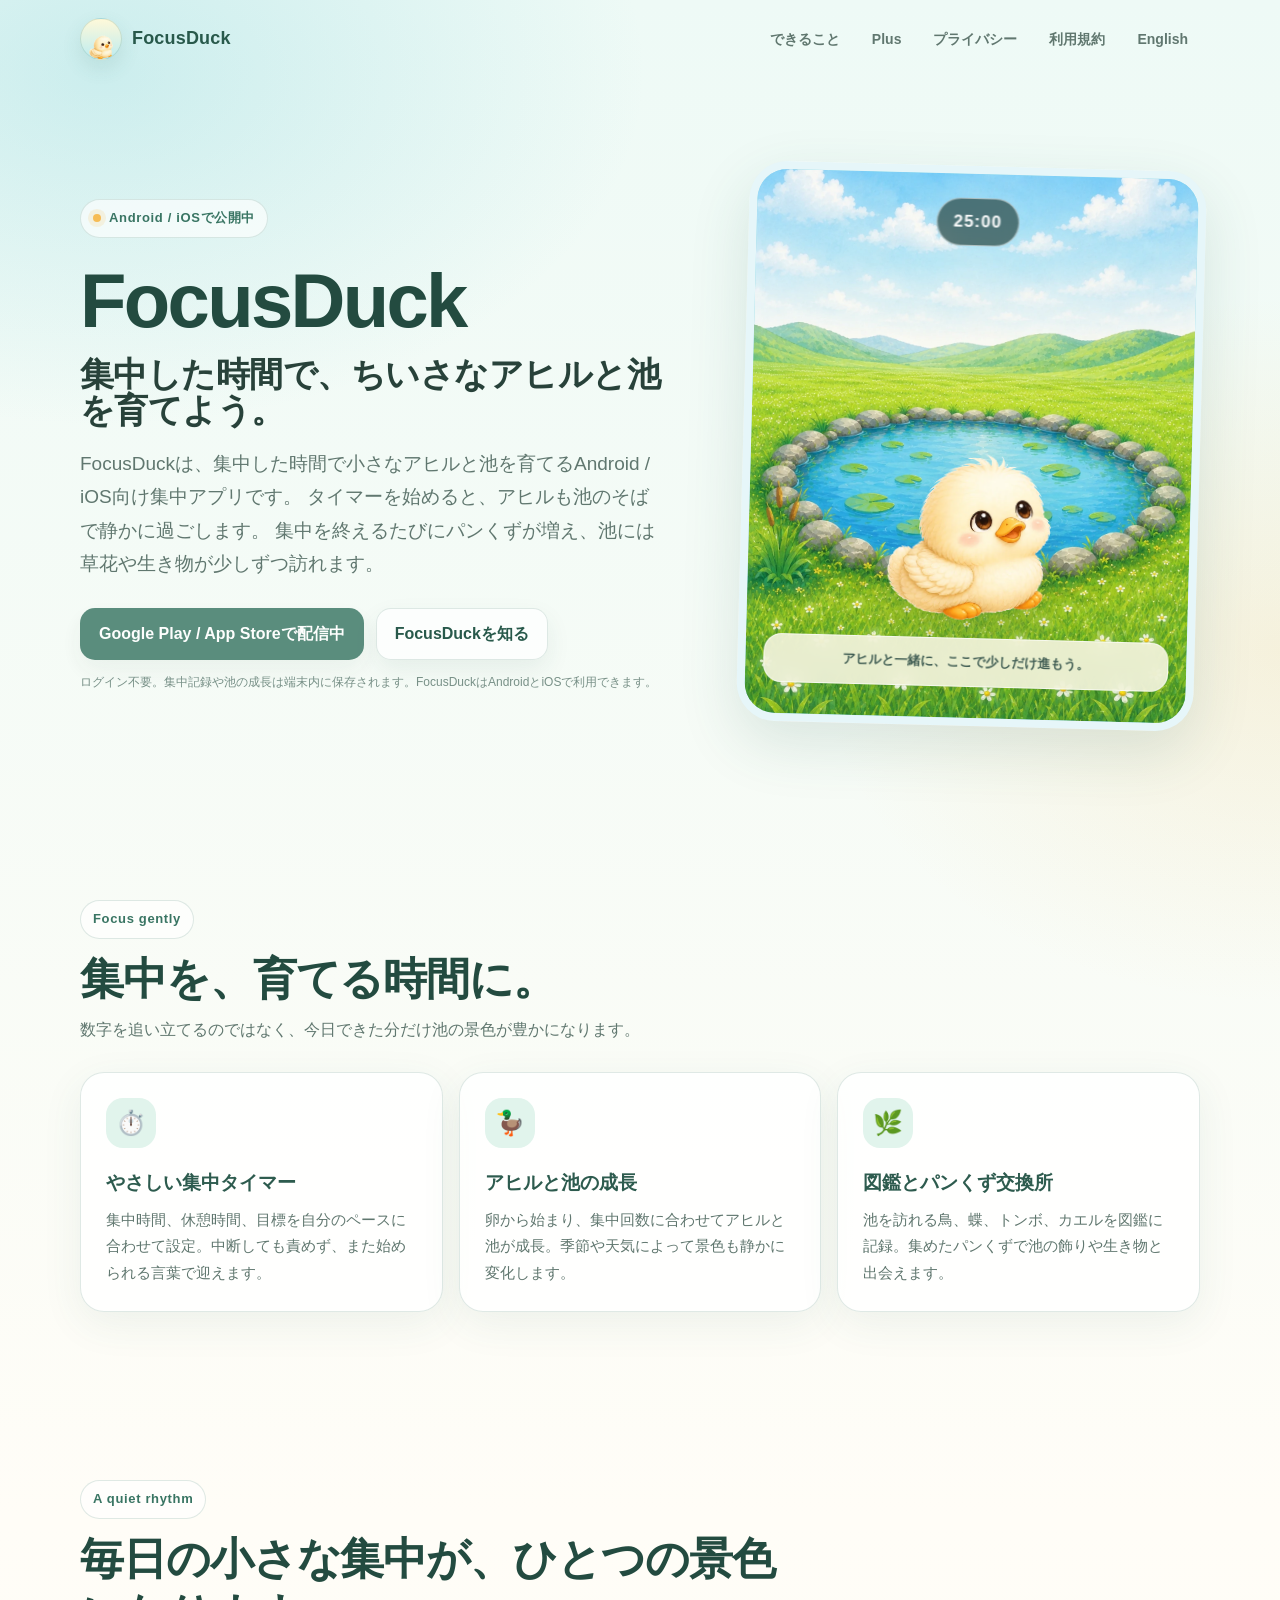
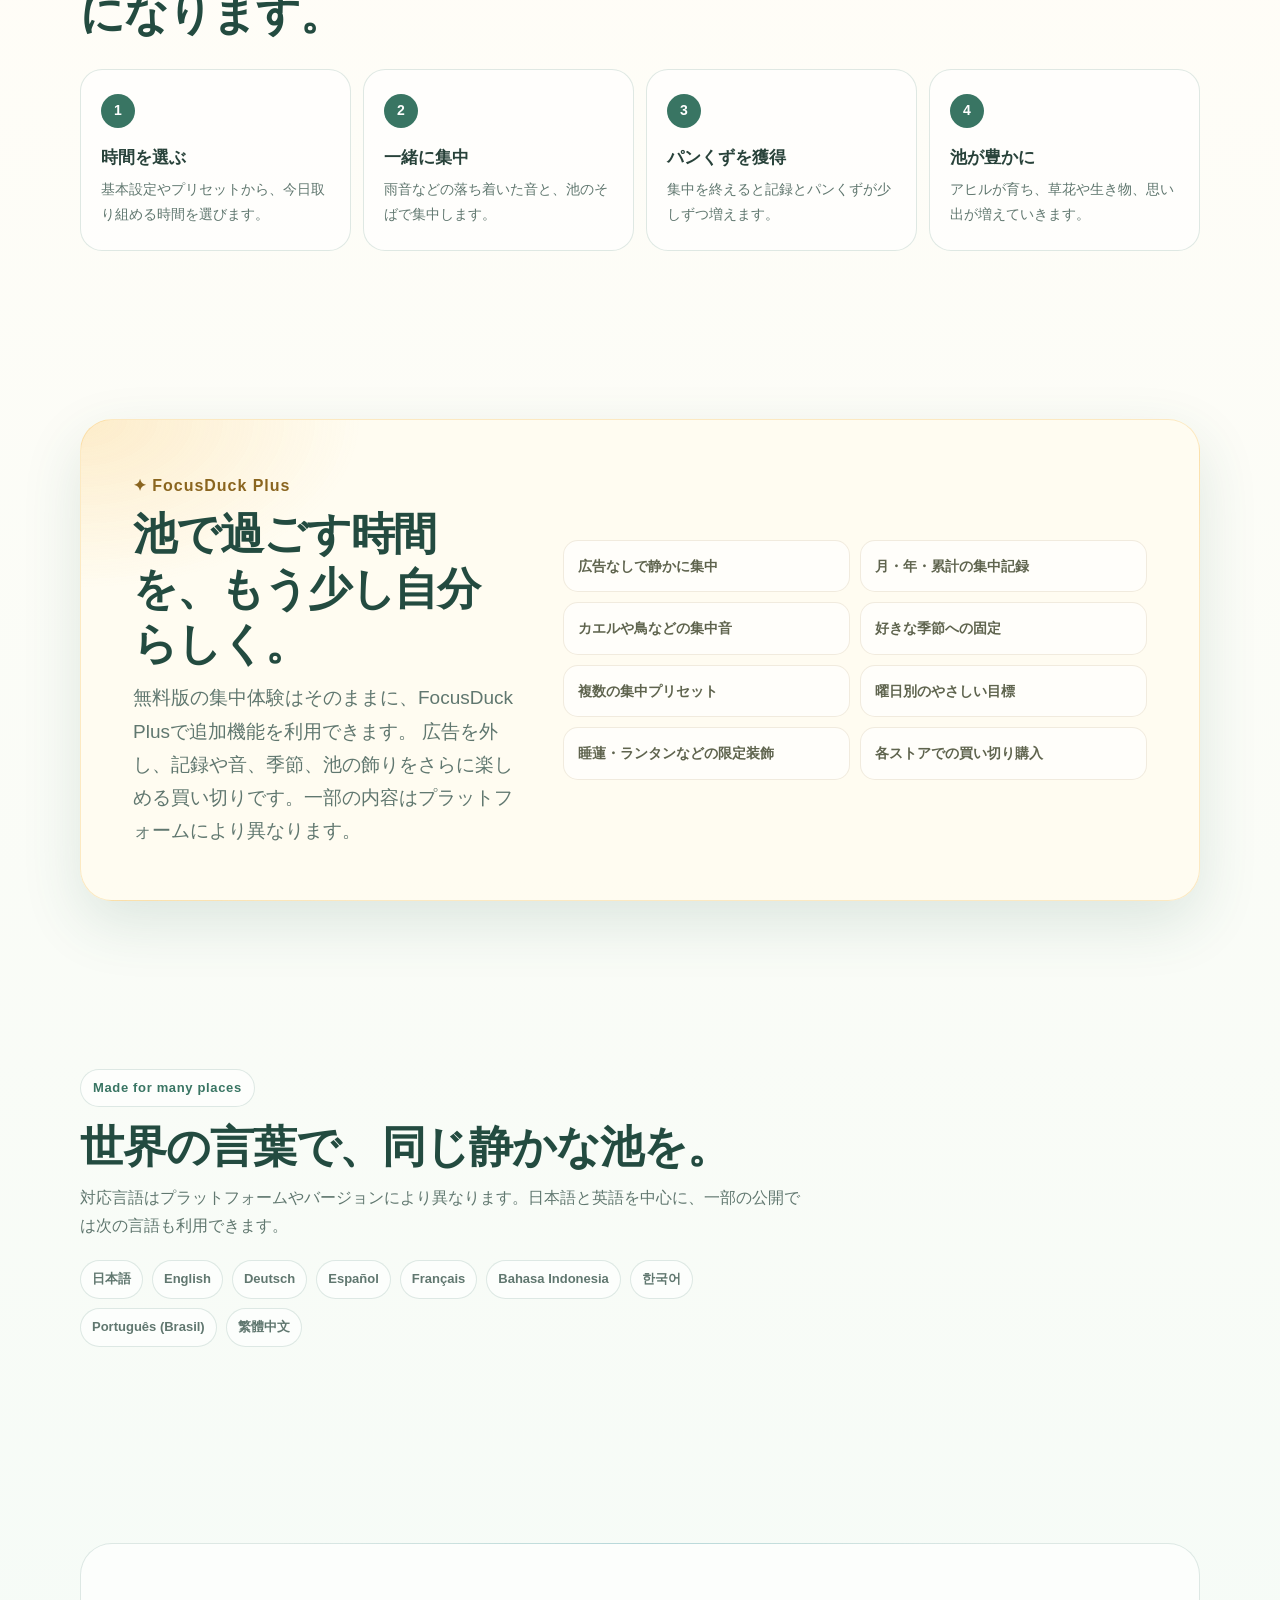
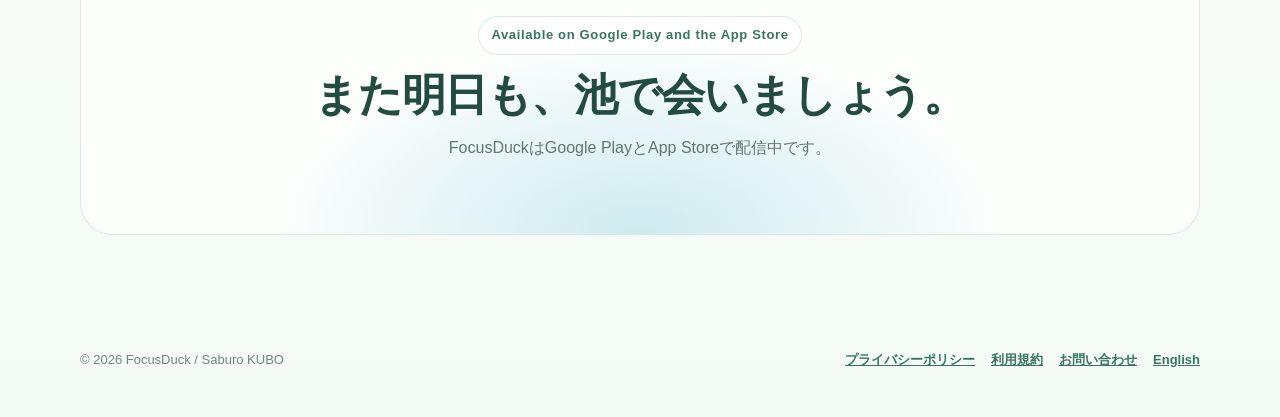
==== commit 38fc083a: "Update FocusDuck website for app release" ====
--- a/focusduck/index.html
+++ b/focusduck/index.html
@@ -414,7 +414,7 @@
     <main>
       <section class="hero">
         <div class="hero-copy">
-          <span class="eyebrow">Android / iOS向け・公開準備中</span>
+          <span class="eyebrow">Android / iOSで公開中</span>
           <h1>
             FocusDuck
             <span>集中した時間で、ちいさなアヒルと池を育てよう。</span>
@@ -425,10 +425,10 @@
             集中を終えるたびにパンくずが増え、池には草花や生き物が少しずつ訪れます。
           </p>
           <div class="cta-row">
-            <span class="button primary" aria-disabled="true">Google Playで公開予定</span>
+            <span class="button primary" aria-disabled="true">Google Play / App Storeで配信中</span>
             <a class="button" href="#features">FocusDuckを知る</a>
           </div>
-          <p class="hero-note">ログイン不要。集中記録や池の成長は端末内に保存されます。iOS版も準備中です。</p>
+          <p class="hero-note">ログイン不要。集中記録や池の成長は端末内に保存されます。FocusDuckはAndroidとiOSで利用できます。</p>
         </div>
 
         <div class="pond-frame" aria-label="FocusDuckの池とアヒルのイメージ">
@@ -533,11 +533,10 @@
 
       <section class="section">
         <div class="final-cta">
-          <span class="mini-label">Coming to Google Play and the App Store</span>
+          <span class="mini-label">Available on Google Play and the App Store</span>
           <h2>また明日も、池で会いましょう。</h2>
           <p>
-            FocusDuckは現在、Google PlayおよびApp Storeでの公開に向けて準備を進めています。
-            Google Play公開後、このページからストアへ移動できるように更新します。App Storeのリンクは、公開準備が整い次第追加します。
+            FocusDuckはGoogle PlayとApp Storeで配信中です。
           </p>
         </div>
       </section>
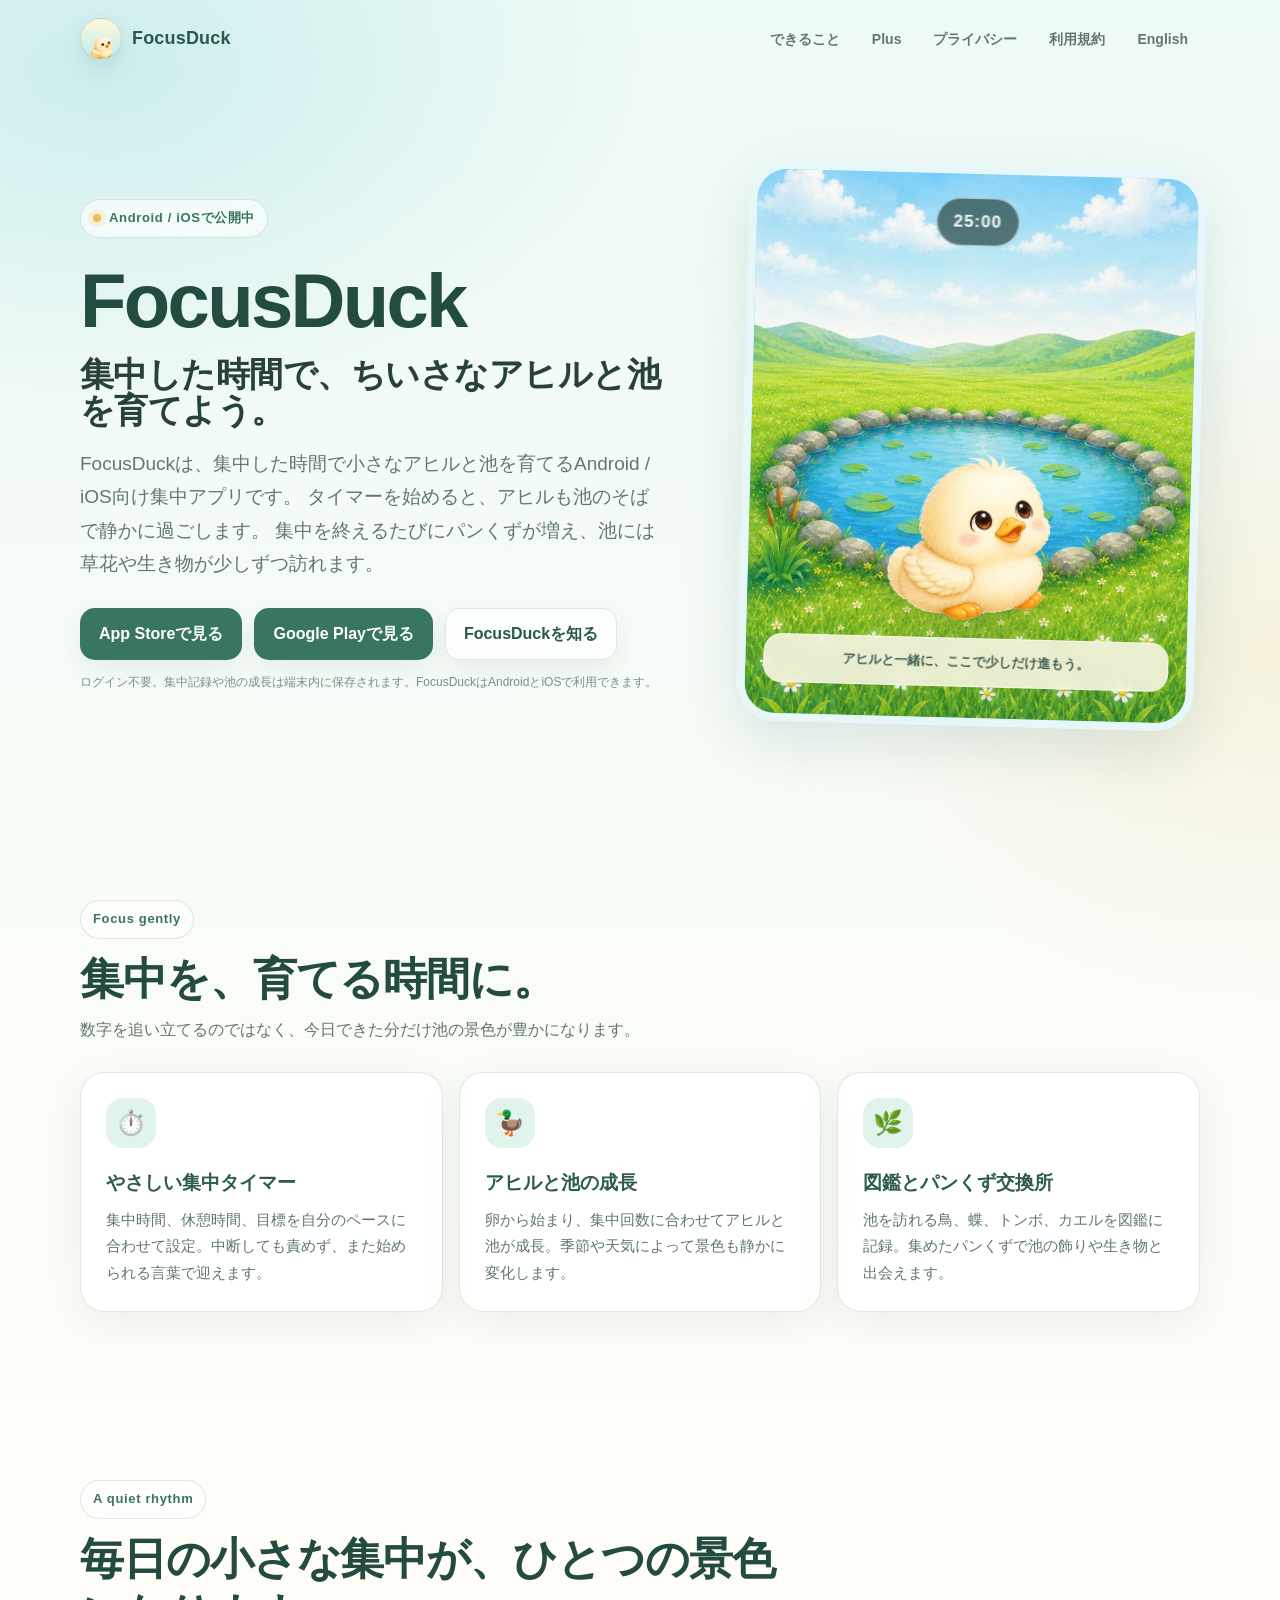
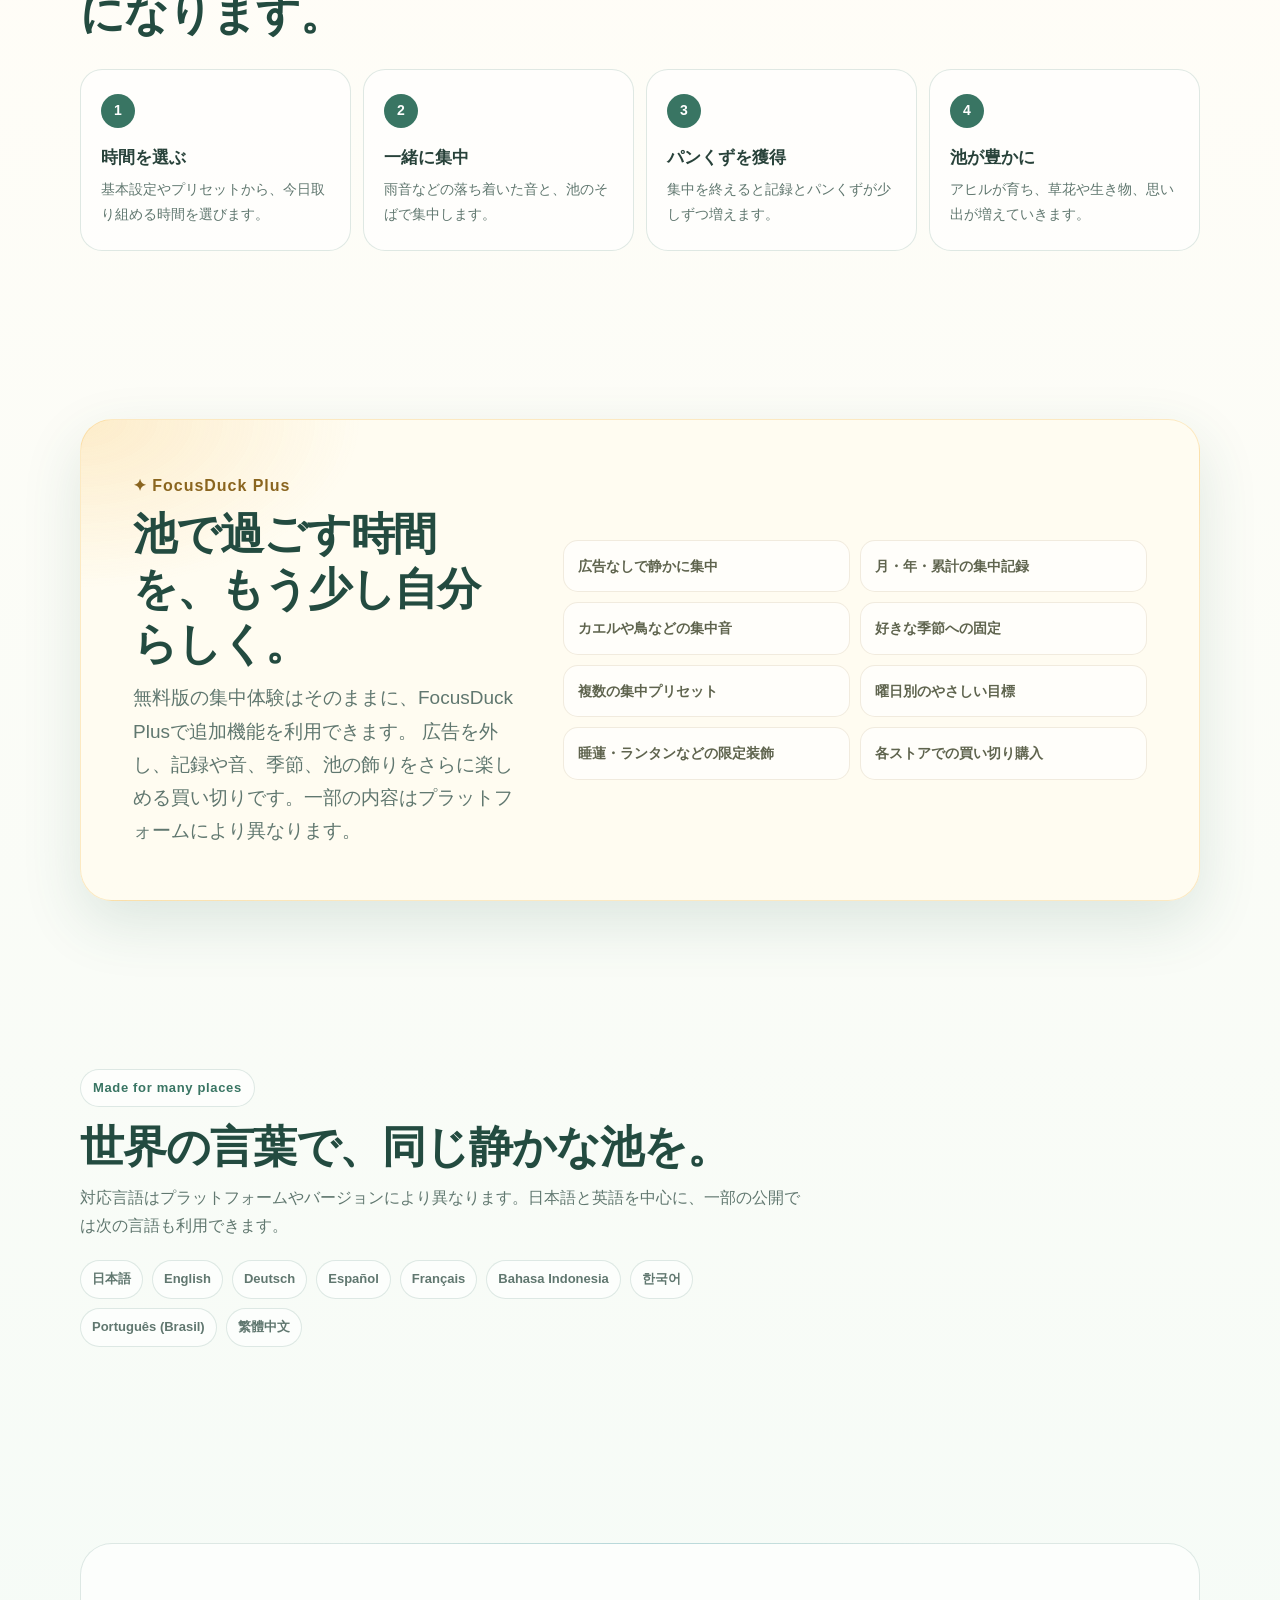
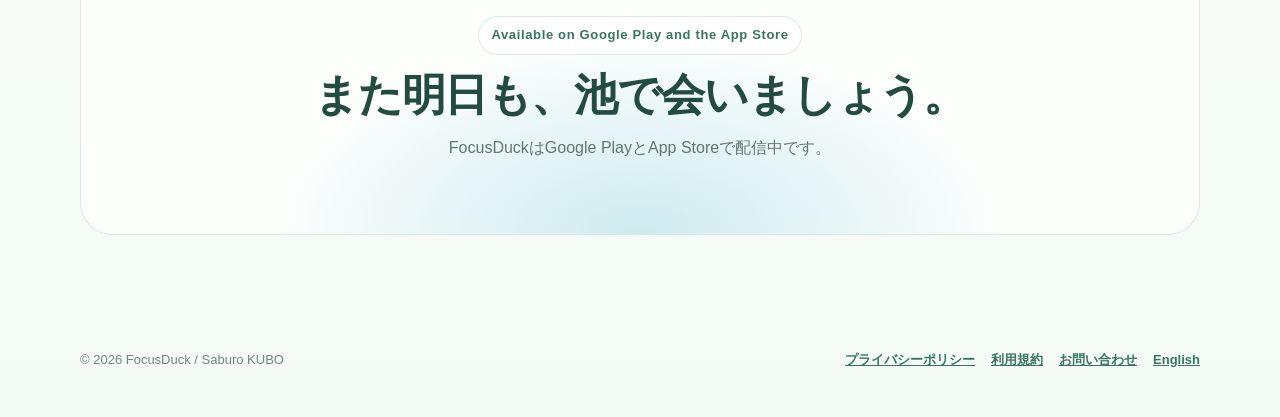
==== commit 06c0527a: "Add FocusDuck store links" ====
--- a/focusduck/index.html
+++ b/focusduck/index.html
@@ -425,7 +425,8 @@
             集中を終えるたびにパンくずが増え、池には草花や生き物が少しずつ訪れます。
           </p>
           <div class="cta-row">
-            <span class="button primary" aria-disabled="true">Google Play / App Storeで配信中</span>
+            <a class="button primary" href="https://apps.apple.com/app/id6806148900">App Storeで見る</a>
+            <a class="button primary" href="https://play.google.com/store/apps/details?id=com.kubosaburo.focusduck">Google Playで見る</a>
             <a class="button" href="#features">FocusDuckを知る</a>
           </div>
           <p class="hero-note">ログイン不要。集中記録や池の成長は端末内に保存されます。FocusDuckはAndroidとiOSで利用できます。</p>
